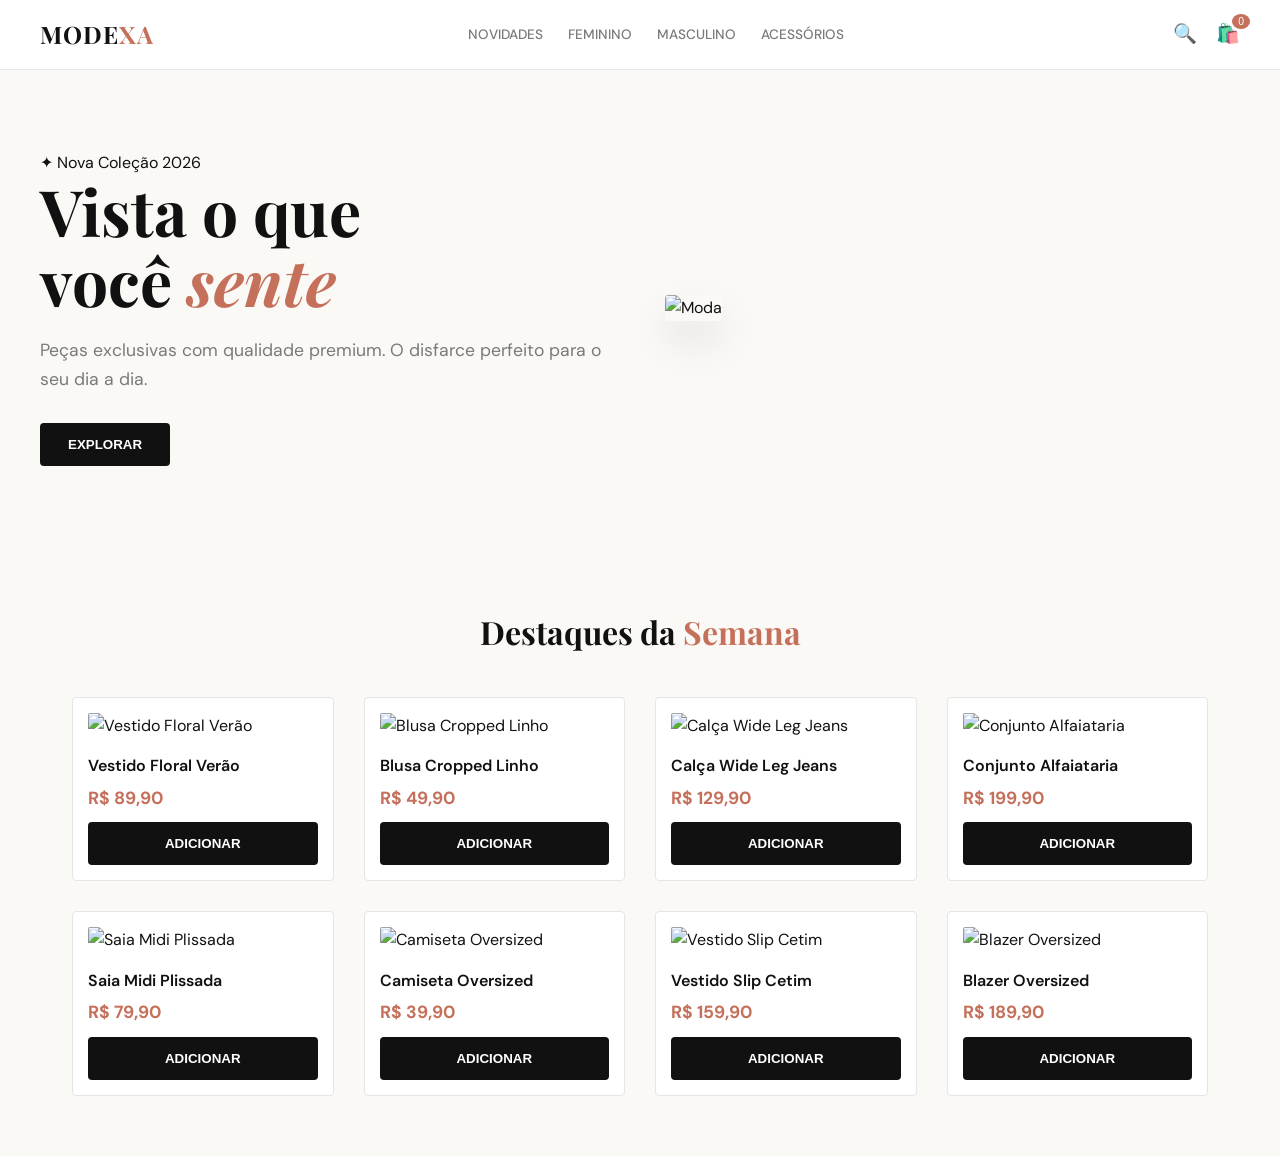
==== public/index.html @ 2f5e98e7 "Protótipo um" ====
<!DOCTYPE html>
<html lang="pt-BR">
<head>
    <meta charset="UTF-8">
    <meta name="viewport" content="width=device-width, initial-scale=1.0">
    <title>MODEXA – Moda que move você</title>
    <link href="https://fonts.googleapis.com/css2?family=Playfair+Display:wght@400;700&family=DM+Sans:wght@300;400;500;600&display=swap" rel="stylesheet">
    <link rel="stylesheet" href="../src/assets/styles/main.css">
</head>
<body>
    <nav>
        <div class="nav-inner">
            <a href="#" class="logo">MODE<span>XA</span></a>
            <div class="nav-links">
                <a href="#">Novidades</a>
                <a href="#">Feminino</a>
                <a href="#">Masculino</a>
                <a href="#">Acessórios</a>
            </div>
            <div class="nav-actions">
                <button onclick="showToast('Busca indisponível')">🔍</button>
                <button onclick="openCart()" style="position:relative">
                    🛍️ <span class="cart-badge" id="cart-count">0</span>
                </button>
            </div>
        </div>
    </nav>

    <section class="hero">
        <div class="hero-inner">
            <div class="hero-text">
                <div class="hero-tag">✦ Nova Coleção 2026</div>
                <h1>Vista o que<br>você <em>sente</em></h1>
                <p class="hero-sub">Peças exclusivas com qualidade premium. O disfarce perfeito para o seu dia a dia.</p>
                <div class="hero-ctas">
                    <button class="btn-primary" onclick="scrollToProducts()">Explorar</button>
                </div>
            </div>
            <div class="hero-visual">
                <div class="hero-card">
                    <img src="https://images.unsplash.com/photo-1483985988355-763728e1935b?w=500" alt="Moda">
                </div>
            </div>
        </div>
    </section>

    <section class="section" id="products">
        <div class="section-header">
            <h2 class="section-title">Destaques da <span>Semana</span></h2>
        </div>
        <div class="products-grid" id="products-grid"></div>
    </section>

    <div class="cart-overlay" id="cart-overlay" onclick="closeCartOutside(event)">
        <div class="cart-sidebar">
            <div class="cart-header">
                <h3>Meu Carrinho</h3>
                <button onclick="closeCart()">✕</button>
            </div>
            <div class="cart-items" id="cart-items"></div>
            <div class="cart-footer">
                <div class="cart-total">Total: <span id="cart-total">R$ 0,00</span></div>
                <button class="btn-primary" style="width:100%" onclick="showToast('Processando...')">Finalizar</button>
            </div>
        </div>
    </div>

    <div class="toast" id="toast"></div>

    <!-- Scripts -->
    <script src="../src/js/products.js"></script>
    <script src="../src/js/steganography.js"></script>
    <script src="../src/js/main.js"></script>
</body>
</html>
---- src/assets/styles/main.css ----
:root {
    --black: #111;
    --white: #fff;
    --cream: #faf9f6;
    --rose: #c4705a;
    --gray: #7a7a7a;
    --border: #e5e5e5;

    --nav-height: 70px;
    --radius: 4px;
    --img-ratio: 3/4;

    --font-display: 'Playfair Display', serif;
    --font-body: 'DM Sans', sans-serif;
}

* {
    margin: 0;
    padding: 0;
    box-sizing: border-box;
}

body {
    font-family: var(--font-body);
    background: var(--cream);
    color: var(--black);
    line-height: 1.6;
    transition: background 0.5s ease, color 0.5s ease;
}

/* --- NAVEGAÇÃO --- */
nav {
    background: var(--white);
    border-bottom: 1px solid var(--border);
    position: sticky;
    top: 0;
    z-index: 100;
    padding: 0 2rem;
    height: var(--nav-height);
    display: flex;
    align-items: center;
    transition: height 0.5s ease, background 0.5s ease;
}

.nav-inner {
    width: 100%;
    max-width: 1200px;
    margin: 0 auto;
    display: flex;
    justify-content: space-between;
    align-items: center;
}

.logo {
    font-family: var(--font-display);
    font-size: 1.5rem;
    font-weight: bold;
    text-decoration: none;
    color: var(--black);
    letter-spacing: 1px;
    cursor: pointer;
}

.logo span {
    color: var(--rose);
}

.nav-links {
    display: flex;
    gap: 25px;
}

.nav-links a {
    text-decoration: none;
    color: var(--gray);
    font-size: 0.85rem;
    font-weight: 500;
    text-transform: uppercase;
    transition: color 0.3s;
}

.nav-links a:hover {
    color: var(--rose);
}

.nav-actions button {
    background: none;
    border: none;
    font-size: 1.2rem;
    cursor: pointer;
    margin-left: 15px;
    color: var(--black);
}

.cart-badge {
    position: absolute;
    top: -8px;
    right: -10px;
    background: var(--rose);
    color: white;
    font-size: 0.65rem;
    padding: 2px 6px;
    border-radius: 50%;
}

/* --- HERO SECTION --- */
.hero {
    padding: 80px 2rem;
    display: flex;
    justify-content: center;
}

.hero-inner {
    max-width: 1200px;
    display: grid;
    grid-template-columns: 1fr 1fr;
    gap: 50px;
    align-items: center;
}

.hero h1 {
    font-family: var(--font-display);
    font-size: clamp(2.5rem, 5vw, 4rem);
    line-height: 1.1;
    margin-bottom: 20px;
}

.hero h1 em {
    color: var(--rose);
    font-style: italic;
}

.hero-sub {
    color: var(--gray);
    margin-bottom: 30px;
    font-size: 1.1rem;
}

.hero-visual img {
    width: 100%;
    border-radius: var(--radius); /* Arredondamento Dinâmico */
    box-shadow: 0 20px 40px rgba(0,0,0,0.1);
    transition: border-radius 0.5s ease;
}

/* --- PRODUTOS --- */
.section {
    padding: 60px 2rem;
    max-width: 1200px;
    margin: 0 auto;
}

.section-title {
    font-family: var(--font-display);
    font-size: 2rem;
    margin-bottom: 40px;
    text-align: center;
}

.section-title span {
    color: var(--rose);
}

.products-grid {
    display: grid;
    grid-template-columns: repeat(auto-fit, minmax(250px, 1fr));
    gap: 30px;
}

.product-card {
    background: var(--white);
    padding: 15px;
    border-radius: var(--radius); /* Dinâmico */
    border: 1px solid var(--border);
    transition: transform 0.3s ease, box-shadow 0.3s ease, border-radius 0.5s ease;
    cursor: pointer;
}

.product-card:hover {
    transform: translateY(-10px);
    box-shadow: 0 15px 30px rgba(0,0,0,0.08);
}

.product-card img {
    width: 100%;
    border-radius: calc(var(--radius) / 2);
    aspect-ratio: var(--img-ratio); /* Proporção Dinâmica */
    object-fit: cover;
    margin-bottom: 15px;
    transition: aspect-ratio 0.5s ease;
}

.prod-name {
    font-weight: 600;
    font-size: 1rem;
    margin-bottom: 5px;
    display: block;
}

.prod-price {
    color: var(--rose);
    font-weight: bold;
    font-size: 1.1rem;
}

/* --- BOTÕES --- */
.btn-primary {
    background: var(--black);
    color: var(--white);
    border: none;
    padding: 14px 28px;
    border-radius: var(--radius);
    font-weight: 600;
    text-transform: uppercase;
    cursor: pointer;
    transition: opacity 0.3s, transform 0.2s;
}

.btn-primary:hover {
    opacity: 0.9;
    transform: scale(1.02);
}

/* --- CARRINHO --- */
.cart-overlay {
    position: fixed;
    inset: 0;
    background: rgba(0,0,0,0.5);
    visibility: hidden;
    opacity: 0;
    transition: 0.3s;
    z-index: 200;
}

.cart-overlay.open {
    visibility: visible;
    opacity: 1;
}

.cart-sidebar {
    position: fixed;
    right: 0;
    top: 0;
    height: 100%;
    width: 380px;
    background: var(--white);
    padding: 30px;
    display: flex;
    flex-direction: column;
    box-shadow: -10px 0 30px rgba(0,0,0,0.1);
}

.cart-header {
    display: flex;
    justify-content: space-between;
    align-items: center;
    margin-bottom: 30px;
    border-bottom: 1px solid var(--border);
    padding-bottom: 15px;
}

/* --- TOAST --- */
.toast {
    position: fixed;
    bottom: 30px;
    left: 50%;
    transform: translateX(-50%);
    background: var(--black);
    color: var(--white);
    padding: 12px 25px;
    border-radius: 50px;
    font-size: 0.9rem;
    opacity: 0;
    transition: 0.3s;
    pointer-events: none;
    z-index: 300;
}

.toast.show {
    opacity: 1;
}
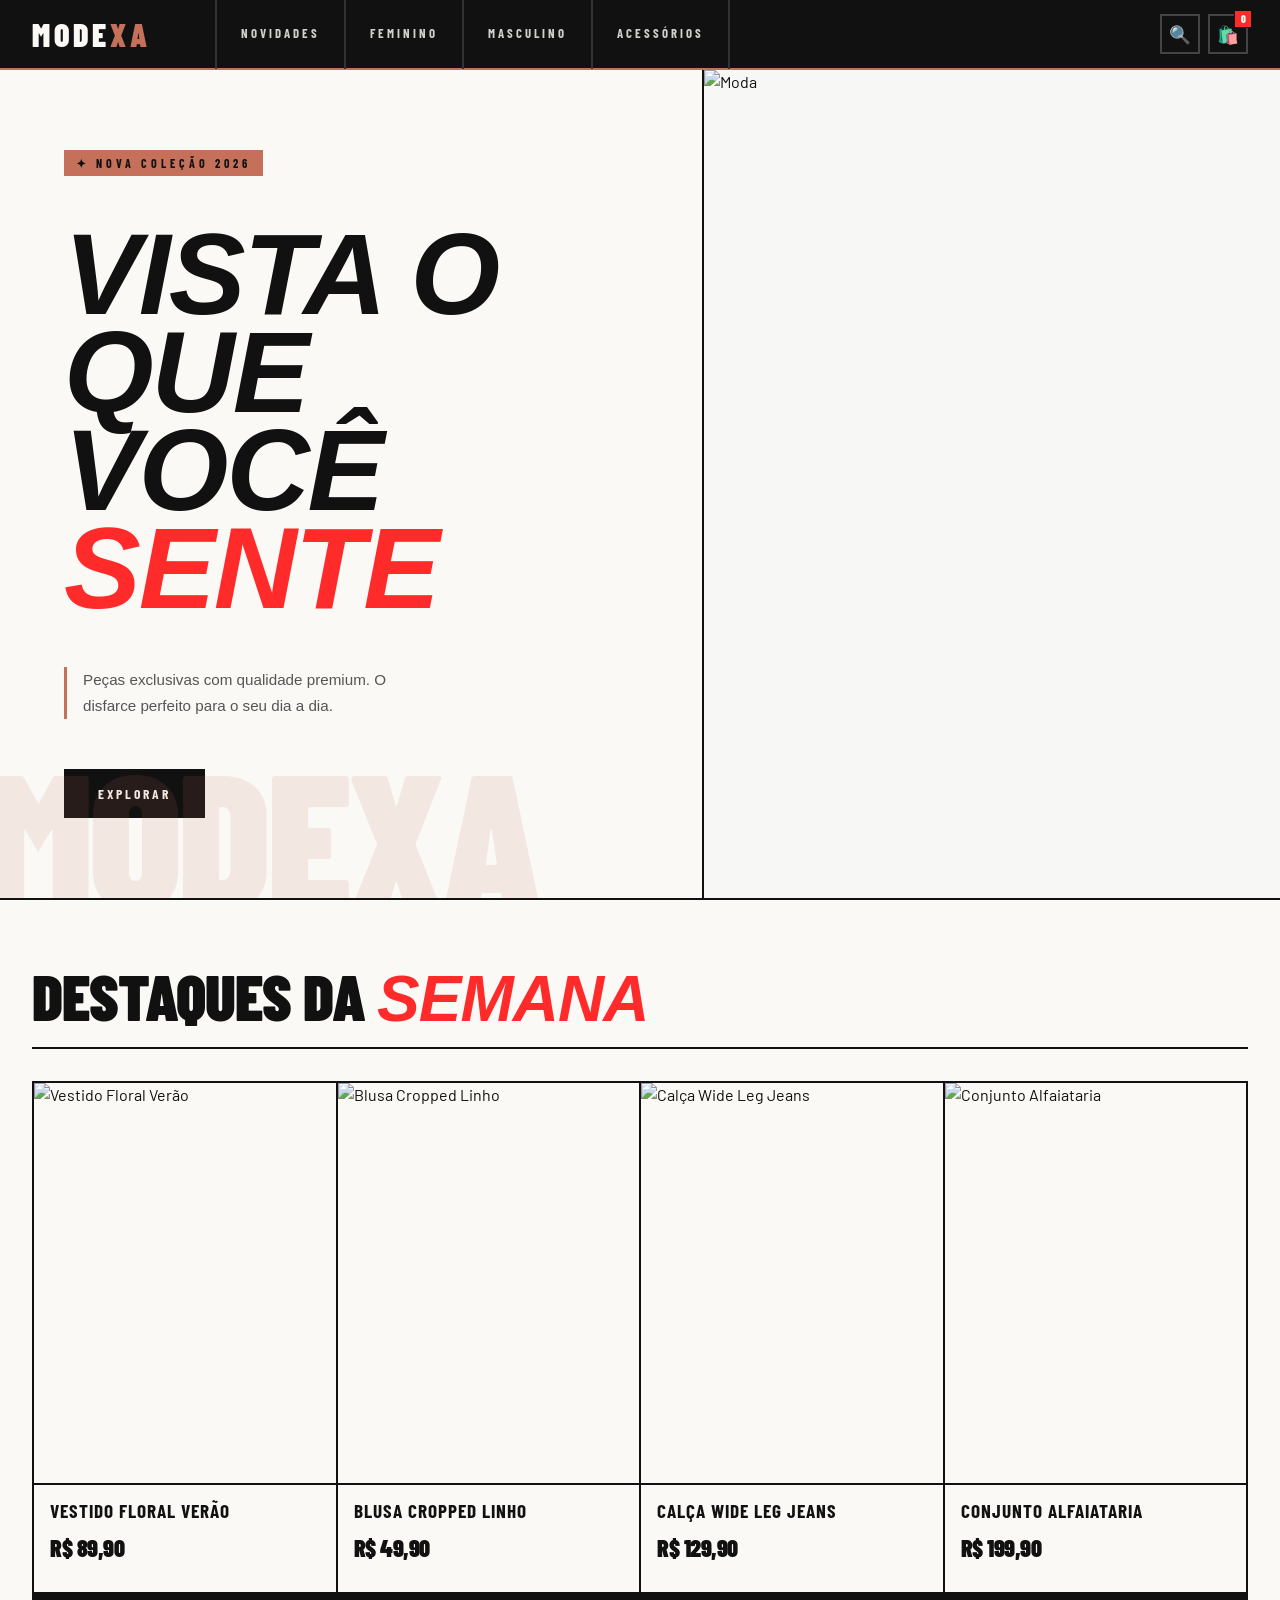
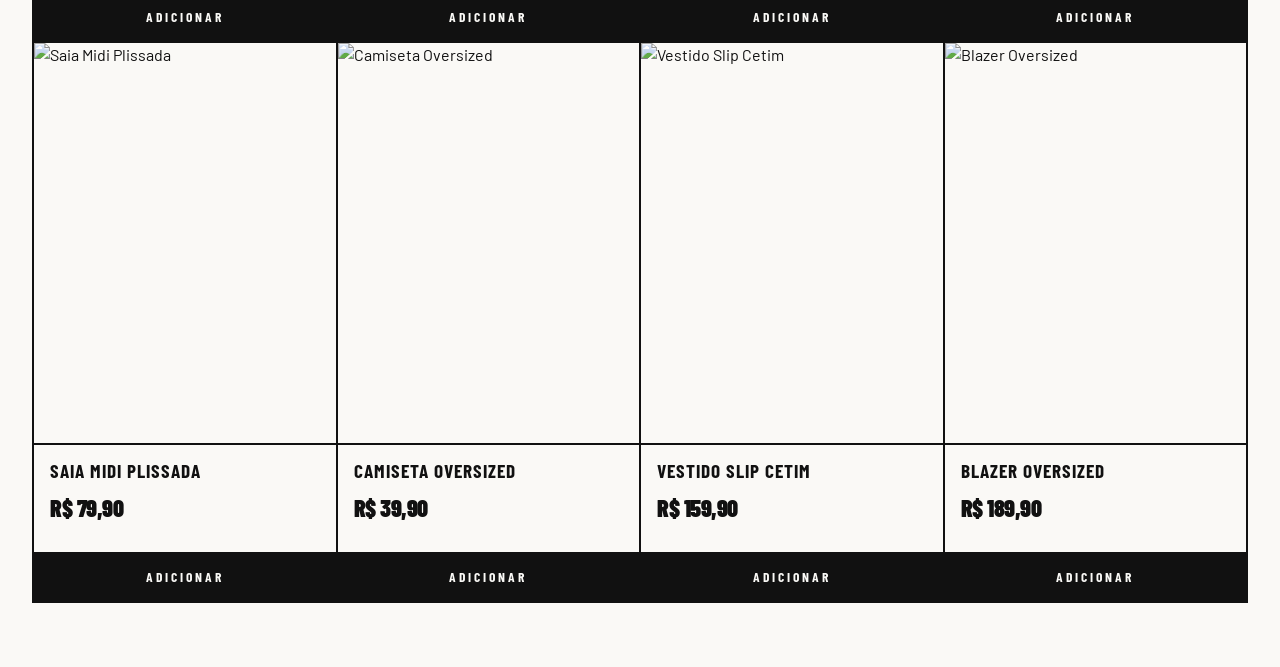
==== commit c834c67f: "fachadas" ====
--- a/public/index.html
+++ b/public/index.html
@@ -5,7 +5,7 @@
     <meta name="viewport" content="width=device-width, initial-scale=1.0">
     <title>MODEXA – Moda que move você</title>
     <link href="https://fonts.googleapis.com/css2?family=Playfair+Display:wght@400;700&family=DM+Sans:wght@300;400;500;600&display=swap" rel="stylesheet">
-    <link rel="stylesheet" href="../src/assets/styles/main.css">
+    <link id="theme-style" rel="stylesheet" href="../src/assets/styles/style_one.css">
 </head>
 <body>
     <nav>
@@ -67,7 +67,6 @@
 
     <div class="toast" id="toast"></div>
 
-    <!-- Scripts -->
     <script src="../src/js/products.js"></script>
     <script src="../src/js/steganography.js"></script>
     <script src="../src/js/main.js"></script>
--- a/src/assets/styles/style_one.css
+++ b/src/assets/styles/style_one.css
@@ -0,0 +1,275 @@
+:root {
+    --black: #111;
+    --white: #fff;
+    --cream: #faf9f6;
+    --rose: #c4705a;
+    --gray: #7a7a7a;
+    --border: #e5e5e5;
+
+    --nav-height: 70px;
+    --radius: 4px;
+    --img-ratio: 3/4;
+
+    --font-display: 'Playfair Display', serif;
+    --font-body: 'DM Sans', sans-serif;
+}
+
+* {
+    margin: 0;
+    padding: 0;
+    box-sizing: border-box;
+}
+
+body {
+    font-family: var(--font-body);
+    background: var(--cream);
+    color: var(--black);
+    line-height: 1.6;
+    transition: background 0.5s ease, color 0.5s ease;
+}
+
+nav {
+    background: var(--white);
+    border-bottom: 1px solid var(--border);
+    position: sticky;
+    top: 0;
+    z-index: 100;
+    padding: 0 2rem;
+    height: var(--nav-height);
+    display: flex;
+    align-items: center;
+    transition: height 0.5s ease, background 0.5s ease;
+}
+
+.nav-inner {
+    width: 100%;
+    max-width: 1200px;
+    margin: 0 auto;
+    display: flex;
+    justify-content: space-between;
+    align-items: center;
+}
+
+.logo {
+    font-family: var(--font-display);
+    font-size: 1.5rem;
+    font-weight: bold;
+    text-decoration: none;
+    color: var(--black);
+    letter-spacing: 1px;
+    cursor: pointer;
+}
+
+.logo span {
+    color: var(--rose);
+}
+
+.nav-links {
+    display: flex;
+    gap: 25px;
+}
+
+.nav-links a {
+    text-decoration: none;
+    color: var(--gray);
+    font-size: 0.85rem;
+    font-weight: 500;
+    text-transform: uppercase;
+    transition: color 0.3s;
+}
+
+.nav-links a:hover {
+    color: var(--rose);
+}
+
+.nav-actions button {
+    background: none;
+    border: none;
+    font-size: 1.2rem;
+    cursor: pointer;
+    margin-left: 15px;
+    color: var(--black);
+}
+
+.cart-badge {
+    position: absolute;
+    top: -8px;
+    right: -10px;
+    background: var(--rose);
+    color: white;
+    font-size: 0.65rem;
+    padding: 2px 6px;
+    border-radius: 50%;
+}
+
+.hero {
+    padding: 80px 2rem;
+    display: flex;
+    justify-content: center;
+}
+
+.hero-inner {
+    max-width: 1200px;
+    display: grid;
+    grid-template-columns: 1fr 1fr;
+    gap: 50px;
+    align-items: center;
+}
+
+.hero h1 {
+    font-family: var(--font-display);
+    font-size: clamp(2.5rem, 5vw, 4rem);
+    line-height: 1.1;
+    margin-bottom: 20px;
+}
+
+.hero h1 em {
+    color: var(--rose);
+    font-style: italic;
+}
+
+.hero-sub {
+    color: var(--gray);
+    margin-bottom: 30px;
+    font-size: 1.1rem;
+}
+
+.hero-visual img {
+    width: 100%;
+    border-radius: var(--radius);
+    box-shadow: 0 20px 40px rgba(0,0,0,0.1);
+    transition: border-radius 0.5s ease;
+}
+
+.section {
+    padding: 60px 2rem;
+    max-width: 1200px;
+    margin: 0 auto;
+}
+
+.section-title {
+    font-family: var(--font-display);
+    font-size: 2rem;
+    margin-bottom: 40px;
+    text-align: center;
+}
+
+.section-title span {
+    color: var(--rose);
+}
+
+.products-grid {
+    display: grid;
+    grid-template-columns: repeat(auto-fit, minmax(250px, 1fr));
+    gap: 30px;
+}
+
+.product-card {
+    background: var(--white);
+    padding: 15px;
+    border-radius: var(--radius);
+    border: 1px solid var(--border);
+    transition: transform 0.3s ease, box-shadow 0.3s ease, border-radius 0.5s ease;
+    cursor: pointer;
+}
+
+.product-card:hover {
+    transform: translateY(-10px);
+    box-shadow: 0 15px 30px rgba(0,0,0,0.08);
+}
+
+.product-card img {
+    width: 100%;
+    border-radius: calc(var(--radius) / 2);
+    aspect-ratio: var(--img-ratio);
+    object-fit: cover;
+    margin-bottom: 15px;
+    transition: aspect-ratio 0.5s ease;
+}
+
+.prod-name {
+    font-weight: 600;
+    font-size: 1rem;
+    margin-bottom: 5px;
+    display: block;
+}
+
+.prod-price {
+    color: var(--rose);
+    font-weight: bold;
+    font-size: 1.1rem;
+}
+
+.btn-primary {
+    background: var(--black);
+    color: var(--white);
+    border: none;
+    padding: 14px 28px;
+    border-radius: var(--radius);
+    font-weight: 600;
+    text-transform: uppercase;
+    cursor: pointer;
+    transition: opacity 0.3s, transform 0.2s;
+}
+
+.btn-primary:hover {
+    opacity: 0.9;
+    transform: scale(1.02);
+}
+
+.cart-overlay {
+    position: fixed;
+    inset: 0;
+    background: rgba(0,0,0,0.5);
+    visibility: hidden;
+    opacity: 0;
+    transition: 0.3s;
+    z-index: 200;
+}
+
+.cart-overlay.open {
+    visibility: visible;
+    opacity: 1;
+}
+
+.cart-sidebar {
+    position: fixed;
+    right: 0;
+    top: 0;
+    height: 100%;
+    width: 380px;
+    background: var(--white);
+    padding: 30px;
+    display: flex;
+    flex-direction: column;
+    box-shadow: -10px 0 30px rgba(0,0,0,0.1);
+}
+
+.cart-header {
+    display: flex;
+    justify-content: space-between;
+    align-items: center;
+    margin-bottom: 30px;
+    border-bottom: 1px solid var(--border);
+    padding-bottom: 15px;
+}
+
+.toast {
+    position: fixed;
+    bottom: 30px;
+    left: 50%;
+    transform: translateX(-50%);
+    background: var(--black);
+    color: var(--white);
+    padding: 12px 25px;
+    border-radius: 50px;
+    font-size: 0.9rem;
+    opacity: 0;
+    transition: 0.3s;
+    pointer-events: none;
+    z-index: 300;
+}
+
+.toast.show {
+    opacity: 1;
+}
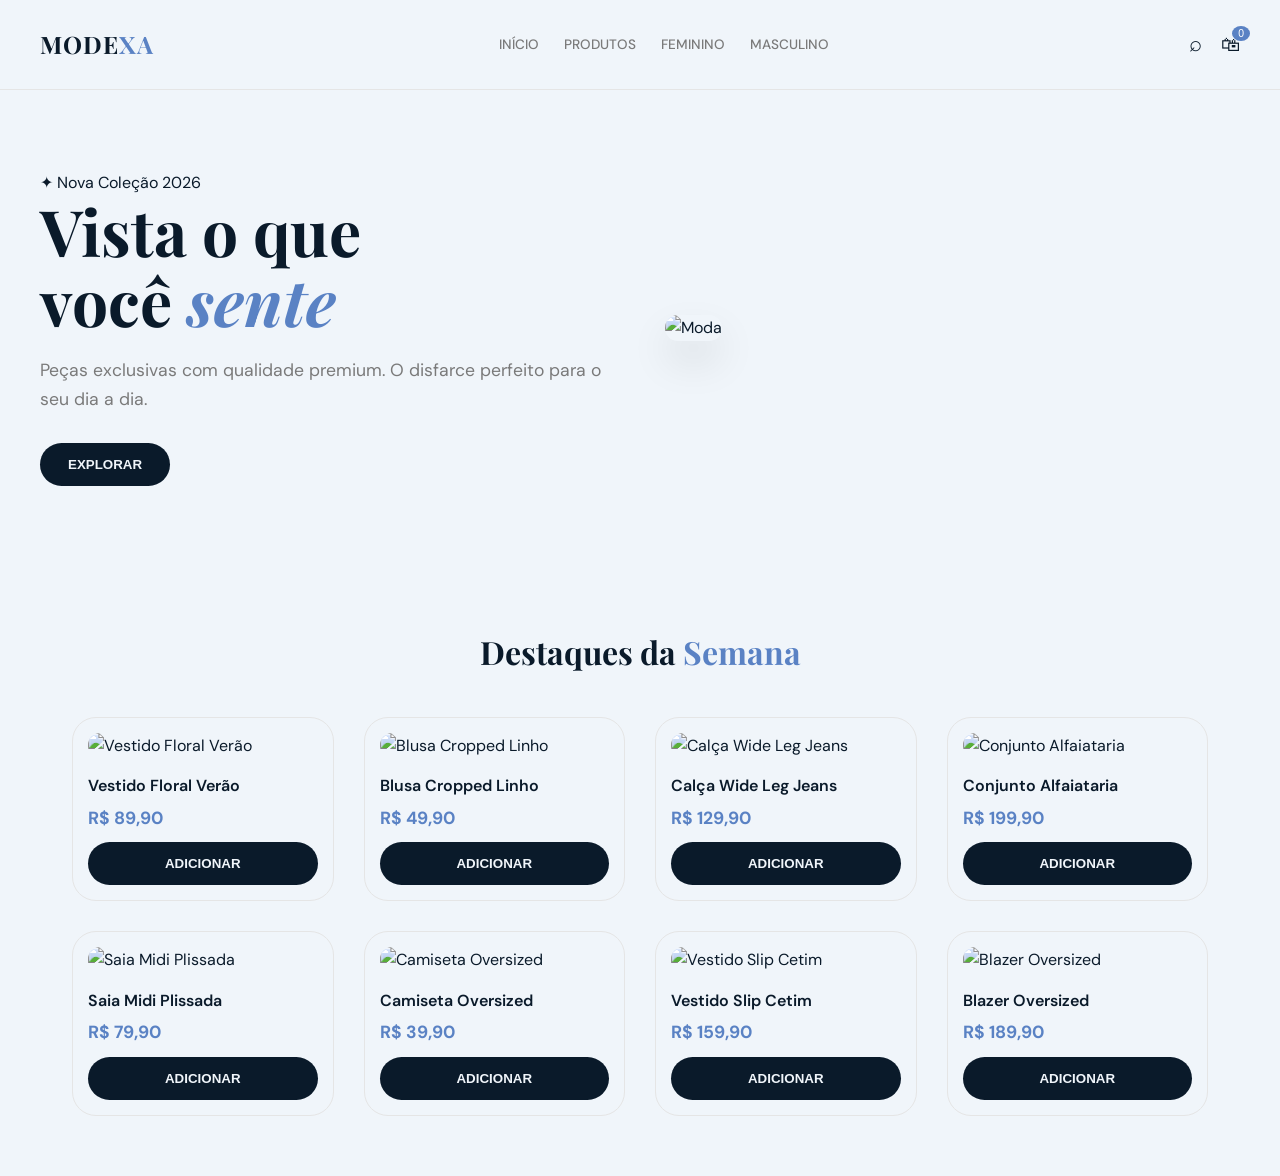
==== commit 18f0ef49: "adiciona telas + ajustes" ====
--- a/public/index.html
+++ b/public/index.html
@@ -7,20 +7,20 @@
     <link href="https://fonts.googleapis.com/css2?family=Playfair+Display:wght@400;700&family=DM+Sans:wght@300;400;500;600&display=swap" rel="stylesheet">
     <link id="theme-style" rel="stylesheet" href="../src/assets/styles/style_one.css">
 </head>
-<body>
+<body style="opacity: 0; transition: opacity 0.15s ease;">
     <nav>
         <div class="nav-inner">
-            <a href="#" class="logo">MODE<span>XA</span></a>
+            <a href="index.html" class="logo">MODE<span>XA</span></a>
             <div class="nav-links">
-                <a href="#">Novidades</a>
-                <a href="#">Feminino</a>
-                <a href="#">Masculino</a>
-                <a href="#">Acessórios</a>
+                <a href="index.html">Início</a>
+                <a href="products.html">Produtos</a>
+                <a href="products.html?category=Feminino">Feminino</a>
+                <a href="products.html?category=Masculino">Masculino</a>
             </div>
             <div class="nav-actions">
-                <button onclick="showToast('Busca indisponível')">🔍</button>
-                <button onclick="openCart()" style="position:relative">
-                    🛍️ <span class="cart-badge" id="cart-count">0</span>
+                <button class="search-btn" onclick="showToast('Busca indisponível')"><span class="icon-txt">🔍</span></button>
+                <button class="cart-btn" onclick="openCart()" style="position:relative">
+                    <span class="icon-txt">🛍️</span><span class="cart-badge" id="cart-count">0</span>
                 </button>
             </div>
         </div>
@@ -64,9 +64,7 @@
             </div>
         </div>
     </div>
-
     <div class="toast" id="toast"></div>
-
     <script src="../src/js/products.js"></script>
     <script src="../src/js/steganography.js"></script>
     <script src="../src/js/main.js"></script>
--- a/src/assets/styles/style_one.css
+++ b/src/assets/styles/style_one.css
@@ -1,275 +1,338 @@
-:root {
-    --black: #111;
-    --white: #fff;
-    --cream: #faf9f6;
-    --rose: #c4705a;
-    --gray: #7a7a7a;
-    --border: #e5e5e5;
-
-    --nav-height: 70px;
-    --radius: 4px;
-    --img-ratio: 3/4;
-
-    --font-display: 'Playfair Display', serif;
-    --font-body: 'DM Sans', sans-serif;
-}
-
-* {
-    margin: 0;
-    padding: 0;
-    box-sizing: border-box;
-}
-
-body {
-    font-family: var(--font-body);
-    background: var(--cream);
-    color: var(--black);
-    line-height: 1.6;
-    transition: background 0.5s ease, color 0.5s ease;
-}
-
-nav {
-    background: var(--white);
-    border-bottom: 1px solid var(--border);
-    position: sticky;
-    top: 0;
-    z-index: 100;
-    padding: 0 2rem;
-    height: var(--nav-height);
-    display: flex;
-    align-items: center;
-    transition: height 0.5s ease, background 0.5s ease;
-}
-
-.nav-inner {
-    width: 100%;
-    max-width: 1200px;
-    margin: 0 auto;
-    display: flex;
-    justify-content: space-between;
-    align-items: center;
-}
-
-.logo {
-    font-family: var(--font-display);
-    font-size: 1.5rem;
-    font-weight: bold;
-    text-decoration: none;
-    color: var(--black);
-    letter-spacing: 1px;
-    cursor: pointer;
-}
-
-.logo span {
-    color: var(--rose);
-}
-
-.nav-links {
-    display: flex;
-    gap: 25px;
-}
-
-.nav-links a {
-    text-decoration: none;
-    color: var(--gray);
-    font-size: 0.85rem;
-    font-weight: 500;
-    text-transform: uppercase;
-    transition: color 0.3s;
-}
-
-.nav-links a:hover {
-    color: var(--rose);
-}
-
-.nav-actions button {
-    background: none;
-    border: none;
-    font-size: 1.2rem;
-    cursor: pointer;
-    margin-left: 15px;
-    color: var(--black);
-}
-
-.cart-badge {
-    position: absolute;
-    top: -8px;
-    right: -10px;
-    background: var(--rose);
-    color: white;
-    font-size: 0.65rem;
-    padding: 2px 6px;
-    border-radius: 50%;
-}
-
-.hero {
-    padding: 80px 2rem;
-    display: flex;
-    justify-content: center;
-}
-
-.hero-inner {
-    max-width: 1200px;
-    display: grid;
-    grid-template-columns: 1fr 1fr;
-    gap: 50px;
-    align-items: center;
-}
-
-.hero h1 {
-    font-family: var(--font-display);
-    font-size: clamp(2.5rem, 5vw, 4rem);
-    line-height: 1.1;
-    margin-bottom: 20px;
-}
-
-.hero h1 em {
-    color: var(--rose);
-    font-style: italic;
-}
-
-.hero-sub {
-    color: var(--gray);
-    margin-bottom: 30px;
-    font-size: 1.1rem;
-}
-
-.hero-visual img {
-    width: 100%;
-    border-radius: var(--radius);
-    box-shadow: 0 20px 40px rgba(0,0,0,0.1);
-    transition: border-radius 0.5s ease;
-}
-
-.section {
-    padding: 60px 2rem;
-    max-width: 1200px;
-    margin: 0 auto;
-}
-
-.section-title {
-    font-family: var(--font-display);
-    font-size: 2rem;
-    margin-bottom: 40px;
-    text-align: center;
-}
-
-.section-title span {
-    color: var(--rose);
-}
-
-.products-grid {
-    display: grid;
-    grid-template-columns: repeat(auto-fit, minmax(250px, 1fr));
-    gap: 30px;
-}
-
-.product-card {
-    background: var(--white);
-    padding: 15px;
-    border-radius: var(--radius);
-    border: 1px solid var(--border);
-    transition: transform 0.3s ease, box-shadow 0.3s ease, border-radius 0.5s ease;
-    cursor: pointer;
-}
-
-.product-card:hover {
-    transform: translateY(-10px);
-    box-shadow: 0 15px 30px rgba(0,0,0,0.08);
-}
-
-.product-card img {
-    width: 100%;
-    border-radius: calc(var(--radius) / 2);
-    aspect-ratio: var(--img-ratio);
-    object-fit: cover;
-    margin-bottom: 15px;
-    transition: aspect-ratio 0.5s ease;
-}
-
-.prod-name {
-    font-weight: 600;
-    font-size: 1rem;
-    margin-bottom: 5px;
-    display: block;
-}
-
-.prod-price {
-    color: var(--rose);
-    font-weight: bold;
-    font-size: 1.1rem;
-}
-
-.btn-primary {
-    background: var(--black);
-    color: var(--white);
-    border: none;
-    padding: 14px 28px;
-    border-radius: var(--radius);
-    font-weight: 600;
-    text-transform: uppercase;
-    cursor: pointer;
-    transition: opacity 0.3s, transform 0.2s;
-}
-
-.btn-primary:hover {
-    opacity: 0.9;
-    transform: scale(1.02);
-}
-
-.cart-overlay {
-    position: fixed;
-    inset: 0;
-    background: rgba(0,0,0,0.5);
-    visibility: hidden;
-    opacity: 0;
-    transition: 0.3s;
-    z-index: 200;
-}
-
-.cart-overlay.open {
-    visibility: visible;
-    opacity: 1;
-}
-
-.cart-sidebar {
-    position: fixed;
-    right: 0;
-    top: 0;
-    height: 100%;
-    width: 380px;
-    background: var(--white);
-    padding: 30px;
-    display: flex;
-    flex-direction: column;
-    box-shadow: -10px 0 30px rgba(0,0,0,0.1);
-}
-
-.cart-header {
-    display: flex;
-    justify-content: space-between;
-    align-items: center;
-    margin-bottom: 30px;
-    border-bottom: 1px solid var(--border);
-    padding-bottom: 15px;
-}
-
-.toast {
-    position: fixed;
-    bottom: 30px;
-    left: 50%;
-    transform: translateX(-50%);
-    background: var(--black);
-    color: var(--white);
-    padding: 12px 25px;
-    border-radius: 50px;
-    font-size: 0.9rem;
-    opacity: 0;
-    transition: 0.3s;
-    pointer-events: none;
-    z-index: 300;
-}
-
-.toast.show {
-    opacity: 1;
-}+:root {
+    --black: #111;
+    --white: #fff;
+    --cream: #faf9f6;
+    --rose: #c4705a;
+    --gray: #7a7a7a;
+    --border: #e5e5e5;
+
+    --nav-height: 70px;
+    --radius: 4px;
+    --img-ratio: 3/4;
+
+    --font-display: 'Playfair Display', serif;
+    --font-body: 'DM Sans', sans-serif;
+}
+
+* {
+    margin: 0;
+    padding: 0;
+    box-sizing: border-box;
+}
+
+body {
+    font-family: var(--font-body);
+    background: var(--cream);
+    color: var(--black);
+    line-height: 1.6;
+    transition: background 0.5s ease, color 0.5s ease;
+}
+
+nav {
+    background: var(--cream);
+    border-bottom: 1px solid var(--border);
+    position: sticky;
+    top: 0;
+    z-index: 100;
+    padding: 0 2rem;
+    height: var(--nav-height);
+    display: flex;
+    align-items: center;
+    transition: height 0.5s ease, background 0.5s ease;
+}
+
+.nav-inner {
+    width: 100%;
+    max-width: 1200px;
+    margin: 0 auto;
+    display: flex;
+    justify-content: space-between;
+    align-items: center;
+}
+
+.logo {
+    font-family: var(--font-display);
+    font-size: 1.5rem;
+    font-weight: bold;
+    text-decoration: none;
+    color: var(--black);
+    letter-spacing: 1px;
+    cursor: pointer;
+}
+
+.logo span {
+    color: var(--rose);
+}
+
+.nav-links {
+    display: flex;
+    gap: 25px;
+}
+
+.nav-links a {
+    text-decoration: none;
+    color: var(--gray);
+    font-size: 0.85rem;
+    font-weight: 500;
+    text-transform: uppercase;
+    transition: color 0.3s;
+}
+
+.nav-links a:hover {
+    color: var(--rose);
+}
+
+.nav-actions button {
+    background: none;
+    border: none;
+    font-size: 1.2rem;
+    cursor: pointer;
+    margin-left: 15px;
+    color: var(--black);
+}
+
+.cart-badge {
+    position: absolute;
+    top: -8px;
+    right: -10px;
+    background: var(--rose);
+    color: white;
+    font-size: 0.65rem;
+    padding: 2px 6px;
+    border-radius: 50%;
+}
+
+.hero {
+    padding: 80px 2rem;
+    display: flex;
+    justify-content: center;
+}
+
+.hero-inner {
+    max-width: 1200px;
+    display: grid;
+    grid-template-columns: 1fr 1fr;
+    gap: 50px;
+    align-items: center;
+}
+
+.hero h1 {
+    font-family: var(--font-display);
+    font-size: clamp(2.5rem, 5vw, 4rem);
+    line-height: 1.1;
+    margin-bottom: 20px;
+}
+
+.hero h1 em {
+    color: var(--rose);
+    font-style: italic;
+}
+
+.hero-sub {
+    color: var(--gray);
+    margin-bottom: 30px;
+    font-size: 1.1rem;
+}
+
+.hero-visual img {
+    width: 100%;
+    border-radius: var(--radius);
+    box-shadow: 0 20px 40px rgba(0,0,0,0.1);
+    transition: border-radius 0.5s ease;
+}
+
+.section {
+    padding: 60px 2rem;
+    max-width: 1200px;
+    margin: 0 auto;
+}
+
+.section-title {
+    font-family: var(--font-display);
+    font-size: 2rem;
+    margin-bottom: 40px;
+    text-align: center;
+}
+
+.section-title span {
+    color: var(--rose);
+}
+
+.products-grid {
+    display: grid;
+    grid-template-columns: repeat(auto-fit, minmax(250px, 1fr));
+    gap: 30px;
+}
+
+.product-card {
+    background: var(--cream);
+    padding: 15px;
+    border-radius: var(--radius);
+    border: 1px solid var(--border);
+    transition: transform 0.3s ease, box-shadow 0.3s ease, border-radius 0.5s ease;
+    cursor: pointer;
+}
+
+.product-card:hover {
+    transform: translateY(-10px);
+    box-shadow: 0 15px 30px rgba(0,0,0,0.08);
+}
+
+.product-card img {
+    width: 100%;
+    border-radius: calc(var(--radius) / 2);
+    aspect-ratio: var(--img-ratio);
+    object-fit: cover;
+    margin-bottom: 15px;
+    transition: aspect-ratio 0.5s ease;
+}
+
+.prod-name {
+    font-weight: 600;
+    font-size: 1rem;
+    margin-bottom: 5px;
+    display: block;
+}
+
+.prod-price {
+    color: var(--rose);
+    font-weight: bold;
+    font-size: 1.1rem;
+}
+
+.btn-primary {
+    background: var(--black);
+    color: var(--cream);
+    border: none;
+    padding: 14px 28px;
+    border-radius: var(--radius);
+    font-weight: 600;
+    text-transform: uppercase;
+    cursor: pointer;
+    transition: opacity 0.3s, transform 0.2s;
+}
+
+.btn-primary:hover {
+    opacity: 0.9;
+    transform: scale(1.02);
+}
+
+.cart-overlay {
+    position: fixed;
+    inset: 0;
+    background: rgba(0,0,0,0.5);
+    visibility: hidden;
+    opacity: 0;
+    transition: 0.3s;
+    z-index: 200;
+}
+
+.cart-overlay.open {
+    visibility: visible;
+    opacity: 1;
+}
+
+.cart-sidebar {
+    position: fixed;
+    right: 0;
+    top: 0;
+    height: 100%;
+    width: 380px;
+    background: var(--cream);
+    padding: 30px;
+    display: flex;
+    flex-direction: column;
+    box-shadow: -10px 0 30px rgba(0,0,0,0.1);
+}
+
+.cart-header {
+    display: flex;
+    justify-content: space-between;
+    align-items: center;
+    margin-bottom: 30px;
+    border-bottom: 1px solid var(--border);
+    padding-bottom: 15px;
+}
+
+.toast {
+    position: fixed;
+    bottom: 30px;
+    left: 50%;
+    transform: translateX(-50%);
+    background: var(--black);
+    color: var(--cream);
+    padding: 12px 25px;
+    border-radius: 50px;
+    font-size: 0.9rem;
+    opacity: 0;
+    transition: 0.3s;
+    pointer-events: none;
+    z-index: 300;
+}
+
+.toast.show {
+    opacity: 1;
+}
+
+
+.filter-btn {
+    border-radius: var(--radius) !important;
+    border: 1px solid var(--border) !important;
+    background: var(--cream) !important;
+    color: var(--black) !important;
+    transition: all 0.3s ease !important;
+}
+.filter-btn.active, .filter-btn:hover {
+    background: var(--rose) !important;
+    color: white !important;
+    border-color: var(--rose) !important;
+}
+.sort-select {
+    border-radius: var(--radius) !important;
+    border: 1px solid var(--border) !important;
+}
+.size-option {
+    border-radius: var(--radius) !important;
+    border: 1px solid var(--border) !important;
+    background: var(--cream) !important;
+    color: var(--black) !important;
+    transition: all 0.2s ease !important;
+}
+.size-option.selected {
+    background: var(--rose) !important;
+    color: white !important;
+    border-color: var(--rose) !important;
+}
+.quantity-selector {
+    border-radius: var(--radius) !important;
+    border: 1px solid var(--border) !important;
+}
+.quantity-btn:hover {
+    background: rgba(196, 112, 90, 0.1) !important;
+}
+.product-detail-layout {
+    background: var(--cream) !important;
+    padding: 30px !important;
+    border-radius: var(--radius) !important;
+    border: 1px solid var(--border) !important;
+}
+
+.nav-actions button.search-btn .icon-txt, 
+.nav-actions button.cart-btn .icon-txt {
+    display: none !important;
+}
+.nav-actions button.search-btn::before {
+    content: "⌕" !important;
+    font-size: 1.4rem !important;
+}
+.nav-actions button.cart-btn::before {
+    content: "🛍" !important;
+    font-size: 1.2rem !important;
+}
+
+.cart-overlay {
+    pointer-events: none !important;
+}
+.cart-overlay.open {
+    pointer-events: auto !important;
+}
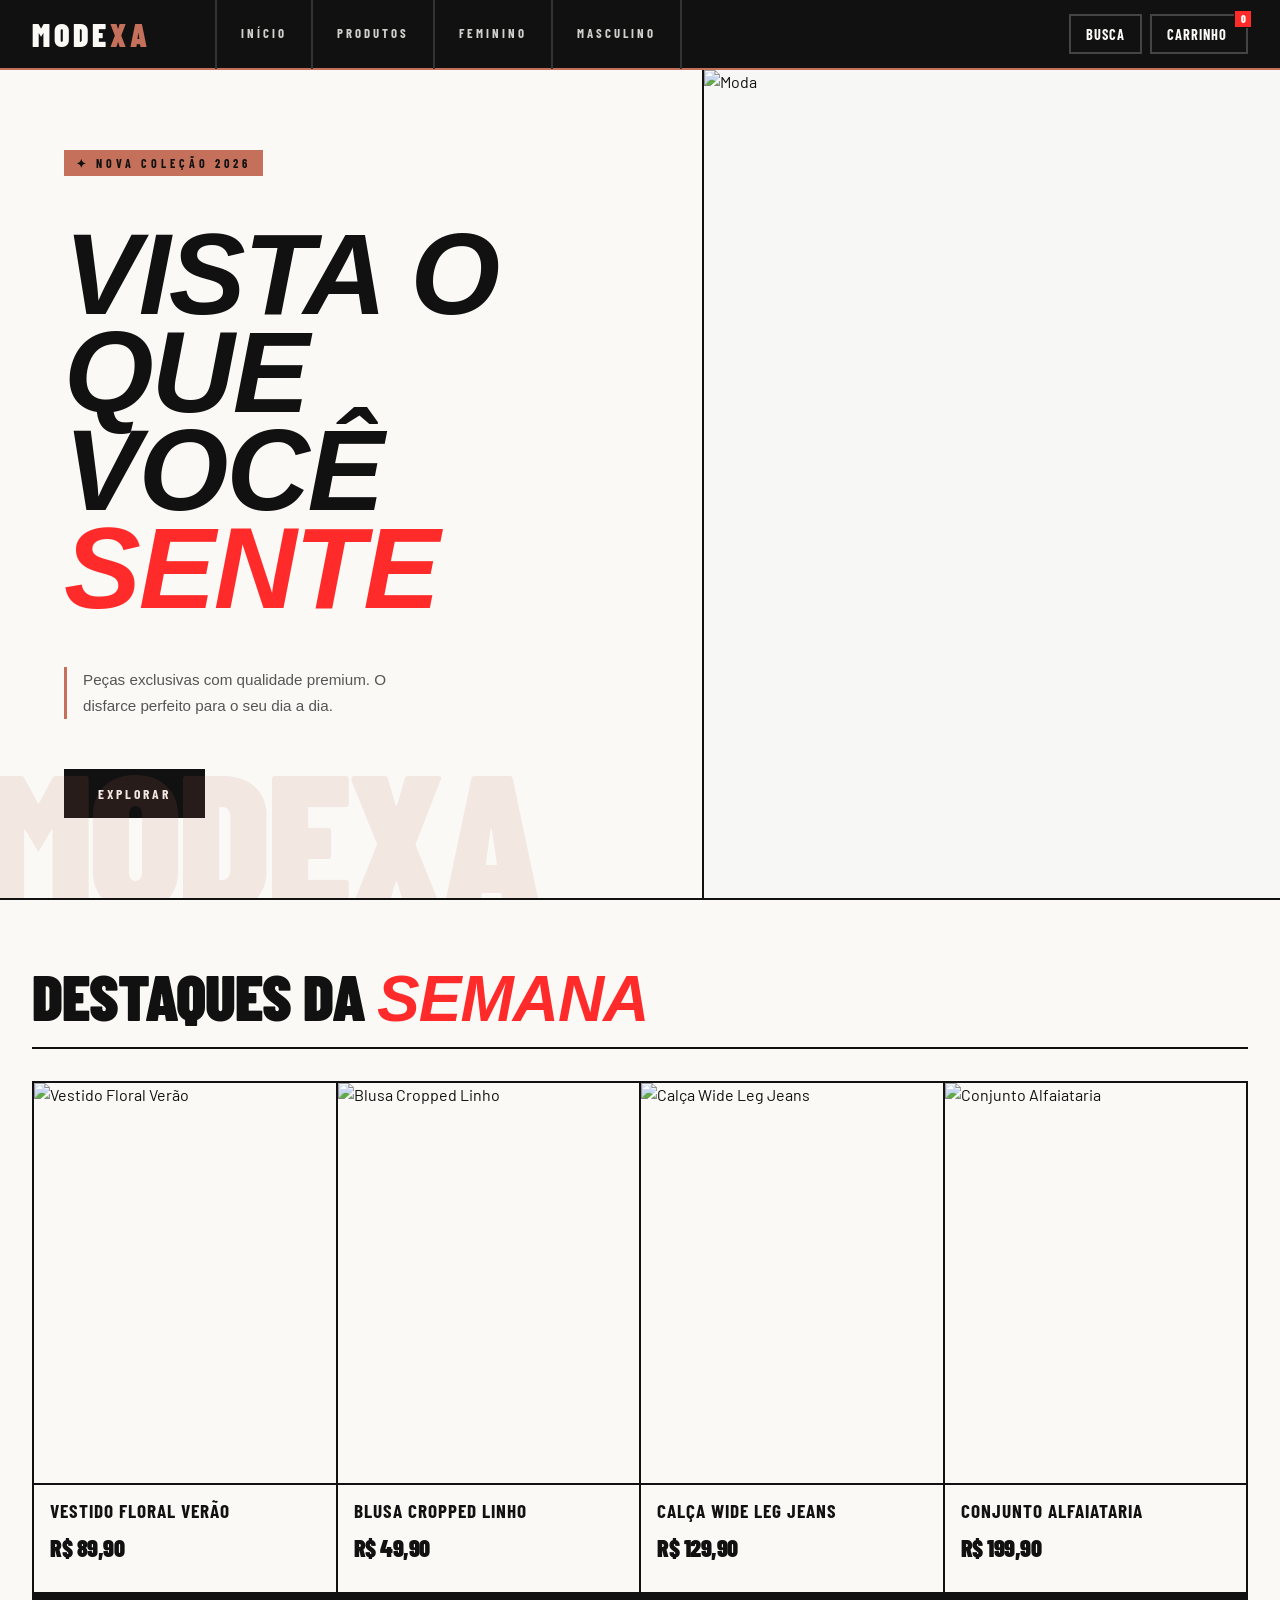
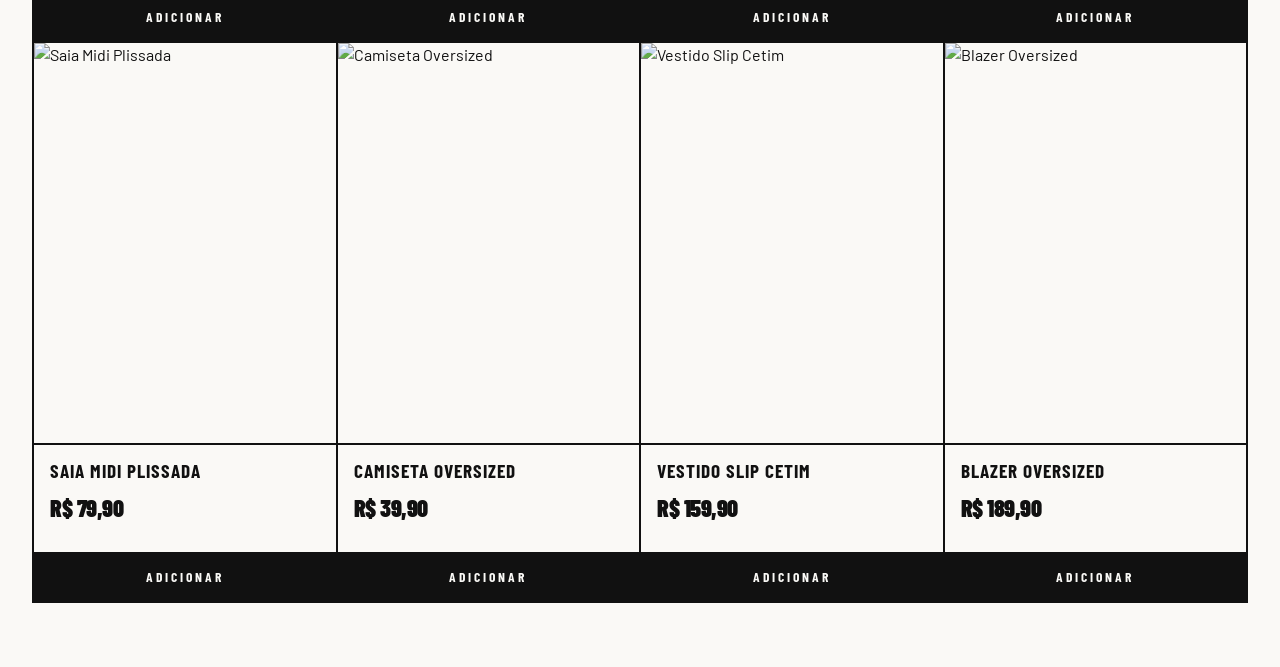
==== commit 2f24fc7c: "adiciona mais funcionalidades" ====
--- a/public/index.html
+++ b/public/index.html
@@ -10,7 +10,7 @@
 <body style="opacity: 0; transition: opacity 0.15s ease;">
     <nav>
         <div class="nav-inner">
-            <a href="index.html" class="logo">MODE<span>XA</span></a>
+            <a href="index.html" class="logo" id="shop-logo">MODE<span>XA</span></a>
             <div class="nav-links">
                 <a href="index.html">Início</a>
                 <a href="products.html">Produtos</a>
@@ -60,12 +60,14 @@
             <div class="cart-items" id="cart-items"></div>
             <div class="cart-footer">
                 <div class="cart-total">Total: <span id="cart-total">R$ 0,00</span></div>
-                <button class="btn-primary" style="width:100%" onclick="showToast('Processando...')">Finalizar</button>
+                <button class="btn-primary" style="width:100%" onclick="checkoutCart()">Finalizar</button>
             </div>
         </div>
     </div>
     <div class="toast" id="toast"></div>
     <script src="../src/js/products.js"></script>
+    <script src="../src/js/cart.js"></script>
+    <script src="../src/js/security.js"></script>
     <script src="../src/js/steganography.js"></script>
     <script src="../src/js/main.js"></script>
 </body>
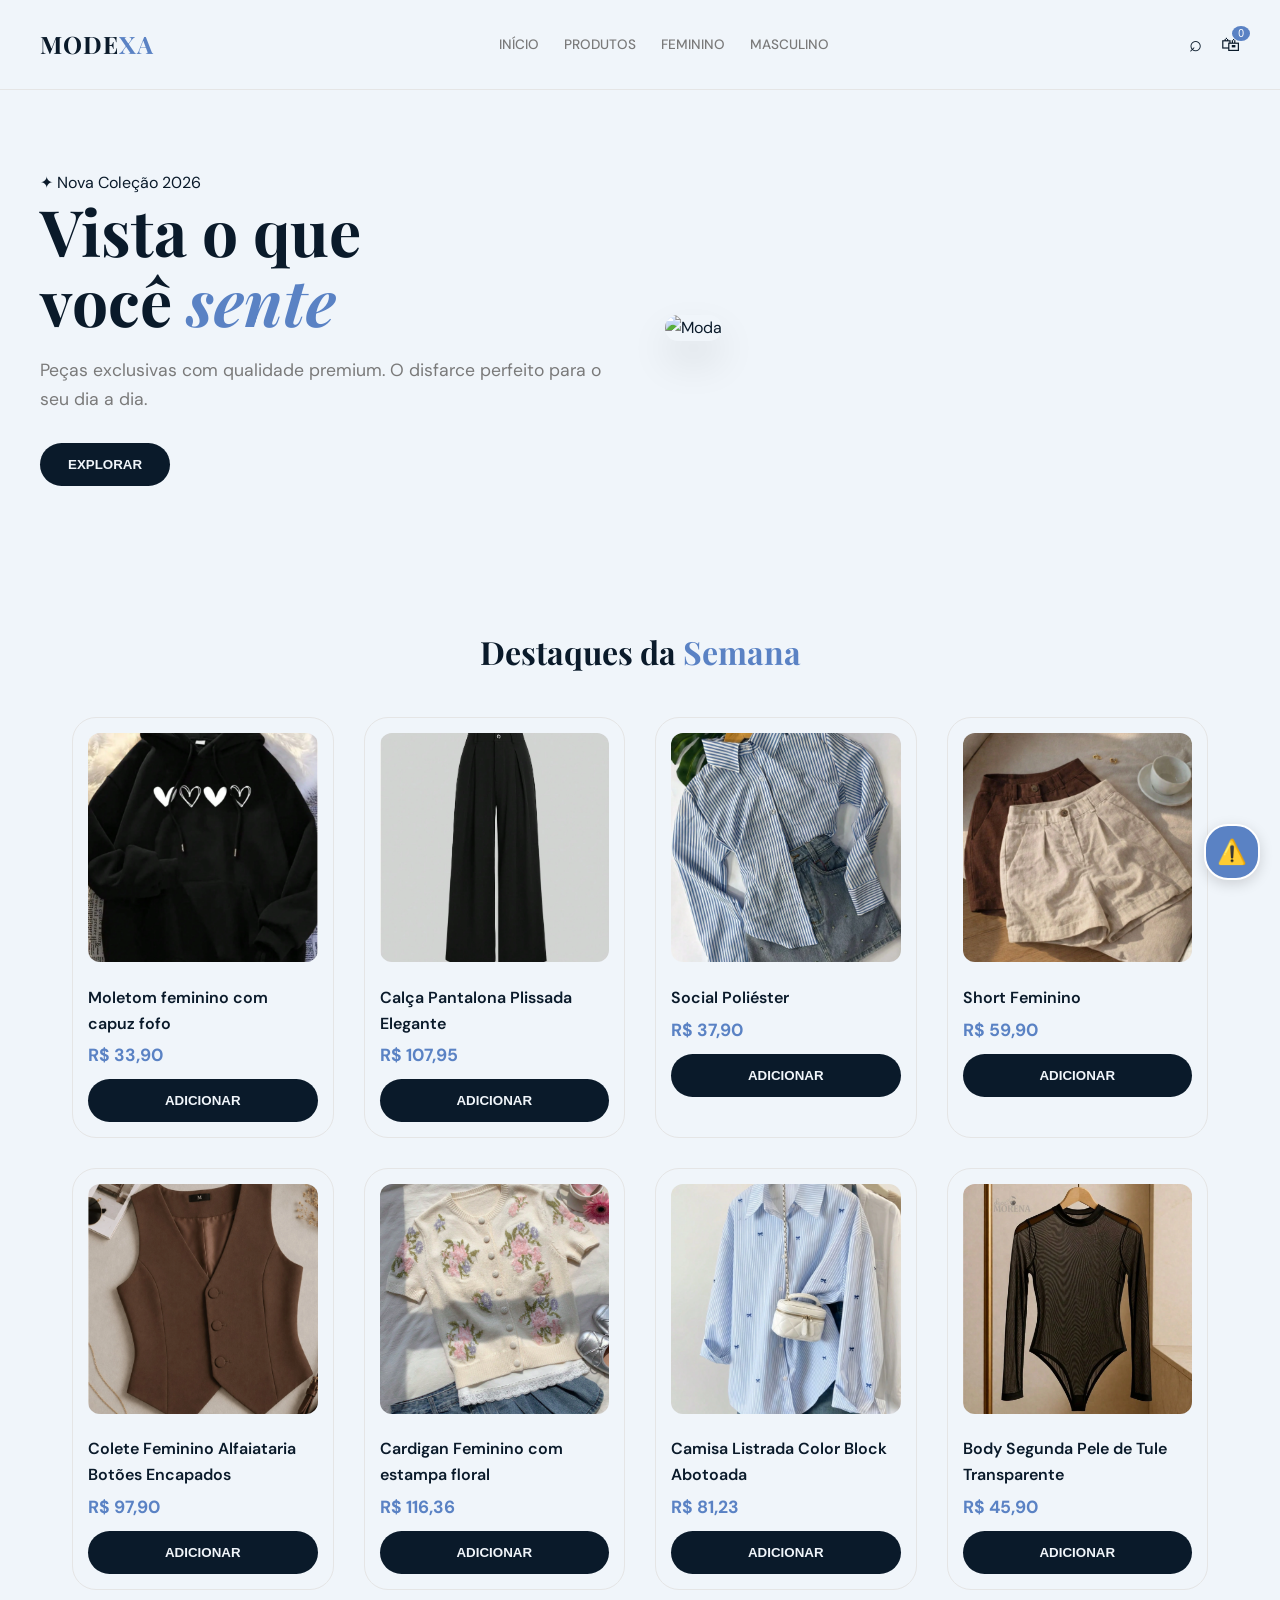
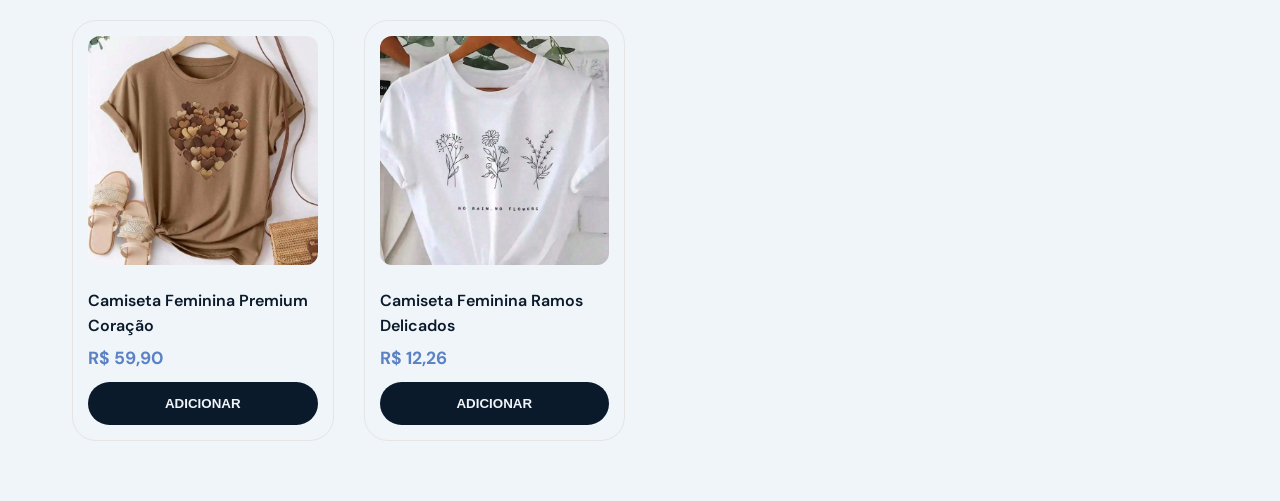
==== commit 4f7619c3: "funcionalidade e correcoes" ====
--- a/public/index.html
+++ b/public/index.html
@@ -54,7 +54,7 @@
     <div class="cart-overlay" id="cart-overlay" onclick="closeCartOutside(event)">
         <div class="cart-sidebar">
             <div class="cart-header">
-                <h3>Meu Carrinho</h3>
+                <h3 style="display: flex; align-items: center; gap: 10px;">Meu Carrinho <a href="index.html" class="logo" style="font-size: 1.15rem; text-decoration: none;">MODE<span>XA</span></a></h3>
                 <button onclick="closeCart()">✕</button>
             </div>
             <div class="cart-items" id="cart-items"></div>
--- a/src/assets/styles/style_one.css
+++ b/src/assets/styles/style_one.css
@@ -335,4 +335,35 @@
 }
 .cart-overlay.open {
     pointer-events: auto !important;
+}
+
+/* Botão de Pânico (Requisito R4) */
+.panic-btn {
+    position: fixed;
+    bottom: 20px;
+    right: 20px;
+    width: 56px;
+    height: 56px;
+    border-radius: var(--radius, 4px);
+    background: var(--rose, #c4705a);
+    color: #ffffff;
+    border: 2px solid #ffffff;
+    cursor: pointer;
+    box-shadow: 0 4px 14px rgba(0, 0, 0, 0.15);
+    display: flex;
+    align-items: center;
+    justify-content: center;
+    font-size: 24px;
+    z-index: 99999;
+    transition: all 0.3s cubic-bezier(0.4, 0, 0.2, 1);
+    padding: 0;
+    margin: 0;
+}
+.panic-btn:hover {
+    transform: scale(1.1);
+    filter: brightness(1.1);
+    box-shadow: 0 6px 20px rgba(0, 0, 0, 0.25);
+}
+.panic-btn:active {
+    transform: scale(0.95);
 }
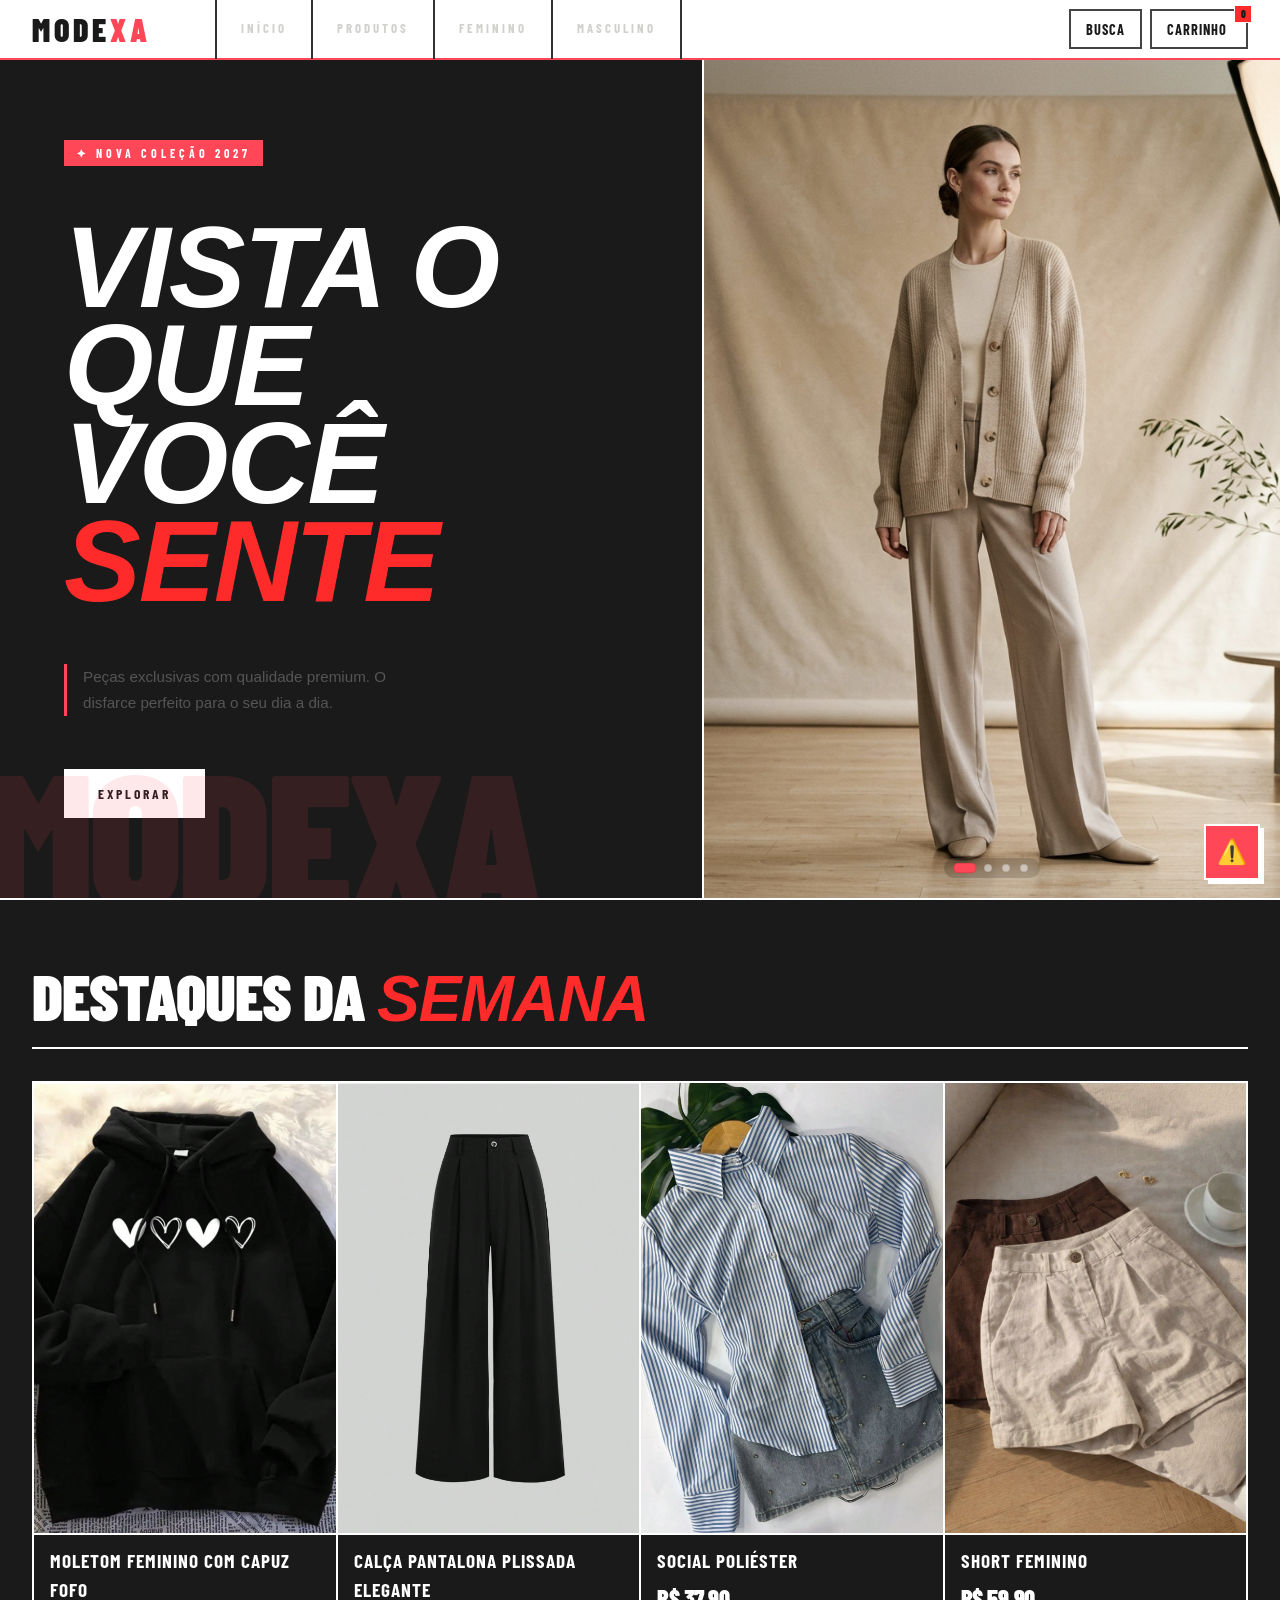
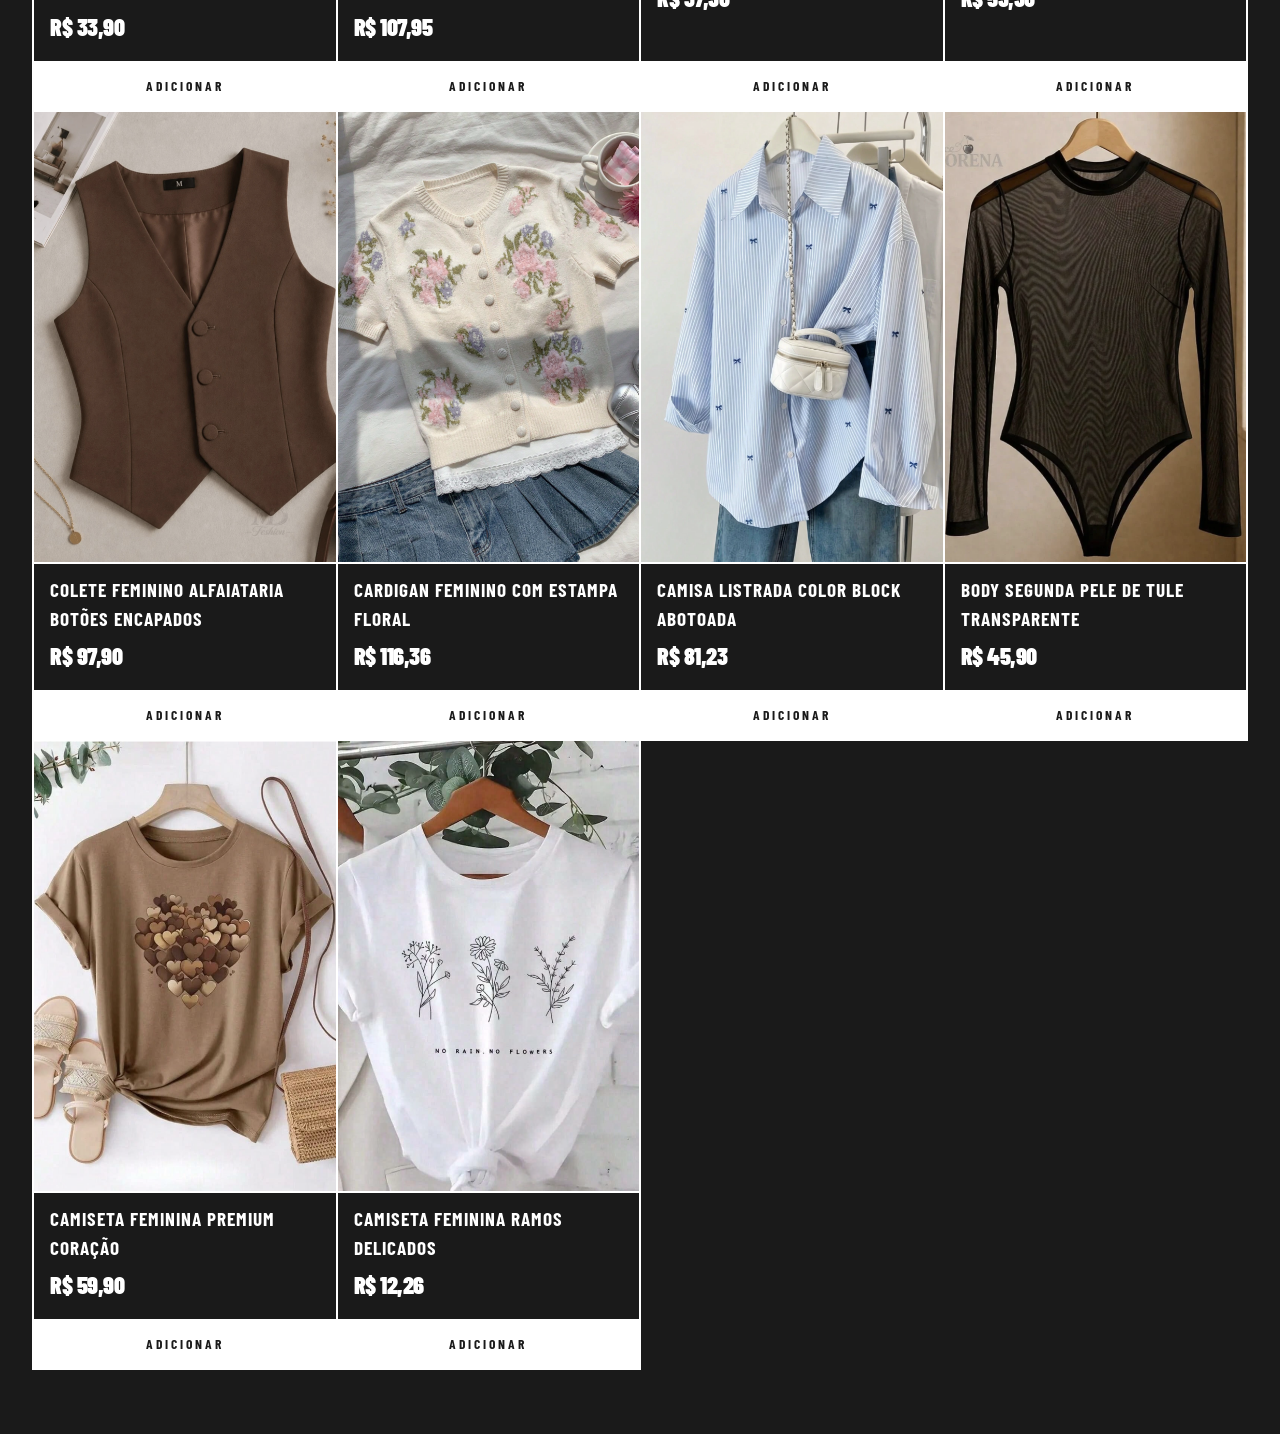
==== commit fccac7ba: "ajuste carrossel + email + segurança" ====
--- a/public/index.html
+++ b/public/index.html
@@ -6,6 +6,7 @@
     <title>MODEXA – Moda que move você</title>
     <link href="https://fonts.googleapis.com/css2?family=Playfair+Display:wght@400;700&family=DM+Sans:wght@300;400;500;600&display=swap" rel="stylesheet">
     <link id="theme-style" rel="stylesheet" href="../src/assets/styles/style_one.css">
+    <link rel="stylesheet" href="../src/assets/styles/carousel.css">
 </head>
 <body style="opacity: 0; transition: opacity 0.15s ease;">
     <nav>
@@ -29,7 +30,7 @@
     <section class="hero">
         <div class="hero-inner">
             <div class="hero-text">
-                <div class="hero-tag">✦ Nova Coleção 2026</div>
+                <div class="hero-tag">✦ Nova Coleção 2027</div>
                 <h1>Vista o que<br>você <em>sente</em></h1>
                 <p class="hero-sub">Peças exclusivas com qualidade premium. O disfarce perfeito para o seu dia a dia.</p>
                 <div class="hero-ctas">
@@ -37,8 +38,29 @@
                 </div>
             </div>
             <div class="hero-visual">
-                <div class="hero-card">
-                    <img src="https://images.unsplash.com/photo-1483985988355-763728e1935b?w=500" alt="Moda">
+                <div class="hero-card carousel">
+                    <div class="carousel-track" id="carousel-track">
+                        <div class="carousel-slide active">
+                            <img src="../src/assets/images/carousel/carousel_1.png" alt="Coleção Primavera/Verão MODEXA">
+                        </div>
+                        <div class="carousel-slide">
+                            <img src="../src/assets/images/carousel/carousel_2.png" alt="Estilo e Elegância MODEXA">
+                        </div>
+                        <div class="carousel-slide">
+                            <img src="../src/assets/images/carousel/carousel_3.png" alt="Conforto e Alta Costura MODEXA">
+                        </div>
+                        <div class="carousel-slide">
+                            <img src="../src/assets/images/carousel/carousel_4.png" alt="Tendências Modernas MODEXA">
+                        </div>
+                    </div>
+                    <button class="carousel-control prev" aria-label="Anterior">&lsaquo;</button>
+                    <button class="carousel-control next" aria-label="Próximo">&rsaquo;</button>
+                    <div class="carousel-indicators">
+                        <span class="indicator active" data-index="0"></span>
+                        <span class="indicator" data-index="1"></span>
+                        <span class="indicator" data-index="2"></span>
+                        <span class="indicator" data-index="3"></span>
+                    </div>
                 </div>
             </div>
         </div>
--- a/src/assets/styles/style_one.css
+++ b/src/assets/styles/style_one.css
@@ -103,13 +103,17 @@
 }
 
 .hero {
-    padding: 80px 2rem;
+    padding: 0 2rem;
+    height: calc(100vh - var(--nav-height));
     display: flex;
     justify-content: center;
+    align-items: center;
 }
 
 .hero-inner {
+    width: 100%;
     max-width: 1200px;
+    height: 100%;
     display: grid;
     grid-template-columns: 1fr 1fr;
     gap: 50px;
@@ -134,8 +138,18 @@
     font-size: 1.1rem;
 }
 
+.hero-visual {
+    height: calc(100vh - var(--nav-height) - 100px);
+    max-height: 520px;
+    aspect-ratio: 3/4;
+    justify-self: center;
+    width: 100%;
+}
+
 .hero-visual img {
     width: 100%;
+    height: 100%;
+    object-fit: cover;
     border-radius: var(--radius);
     box-shadow: 0 20px 40px rgba(0,0,0,0.1);
     transition: border-radius 0.5s ease;
@@ -171,6 +185,8 @@
     border: 1px solid var(--border);
     transition: transform 0.3s ease, box-shadow 0.3s ease, border-radius 0.5s ease;
     cursor: pointer;
+    display: flex;
+    flex-direction: column;
 }
 
 .product-card:hover {
--- a/src/assets/styles/carousel.css
+++ b/src/assets/styles/carousel.css
@@ -0,0 +1,137 @@
+.carousel {
+    position: relative;
+    width: 100%;
+    height: 100%;
+    min-height: inherit;
+    overflow: hidden;
+}
+
+.carousel-track {
+    position: relative;
+    width: 100%;
+    height: 100%;
+}
+
+.carousel-slide {
+    position: absolute;
+    top: 0;
+    left: 0;
+    width: 100%;
+    height: 100%;
+    opacity: 0;
+    transition: opacity 0.8s ease-in-out;
+    z-index: 1;
+}
+
+.carousel-slide.active {
+    opacity: 1;
+    z-index: 2;
+}
+
+.carousel-slide img {
+    width: 100%;
+    height: 100%;
+    object-fit: cover;
+    display: block;
+    border-radius: inherit;
+    transition: transform 0.6s ease;
+}
+
+.carousel, .carousel-track, .carousel-slide, .carousel-slide img {
+    border-radius: var(--radius, 0);
+}
+
+.carousel:hover .carousel-slide.active img {
+    transform: scale(1.03);
+}
+
+.carousel-control {
+    position: absolute;
+    top: 50%;
+    transform: translateY(-50%);
+    background: rgba(0, 0, 0, 0.45);
+    color: #fff;
+    border: none;
+    width: 44px;
+    height: 44px;
+    border-radius: 50%;
+    font-size: 24px;
+    cursor: pointer;
+    z-index: 10;
+    transition: background 0.3s, transform 0.2s, opacity 0.3s;
+    display: flex;
+    align-items: center;
+    justify-content: center;
+    opacity: 0;
+}
+
+.carousel:hover .carousel-control {
+    opacity: 1;
+}
+
+.carousel-control:hover {
+    background: rgba(0, 0, 0, 0.8);
+    transform: translateY(-50%) scale(1.1);
+}
+
+.carousel-control:active {
+    transform: translateY(-50%) scale(0.95);
+}
+
+.carousel-control.prev {
+    left: 20px;
+}
+
+.carousel-control.next {
+    right: 20px;
+}
+
+.carousel-indicators {
+    position: absolute;
+    bottom: 20px;
+    left: 50%;
+    transform: translateX(-50%);
+    display: flex;
+    gap: 10px;
+    z-index: 10;
+    background: rgba(0, 0, 0, 0.15);
+    padding: 6px 12px;
+    border-radius: 20px;
+    backdrop-filter: blur(4px);
+    transition: background 0.3s;
+}
+
+.carousel-indicators:hover {
+    background: rgba(0, 0, 0, 0.3);
+}
+
+.carousel-indicators .indicator {
+    width: 8px;
+    height: 8px;
+    border-radius: 50%;
+    background: rgba(255, 255, 255, 0.5);
+    cursor: pointer;
+    transition: all 0.3s ease;
+    border: 1px solid rgba(0, 0, 0, 0.1);
+}
+
+.carousel-indicators .indicator.active {
+    background: var(--rose, #c4705a);
+    transform: scale(1.3);
+    width: 18px;
+    border-radius: 4px;
+}
+
+.carousel-indicators .indicator:hover {
+    background: rgba(255, 255, 255, 0.9);
+}
+
+body:has(#theme-style[href*="style_three.css"]) .carousel-slide img {
+    filter: grayscale(20%);
+    transition: filter 0.4s, transform 0.6s;
+}
+
+body:has(#theme-style[href*="style_three.css"]) .carousel:hover .carousel-slide.active img {
+    filter: grayscale(0%);
+    transform: scale(1.03);
+}
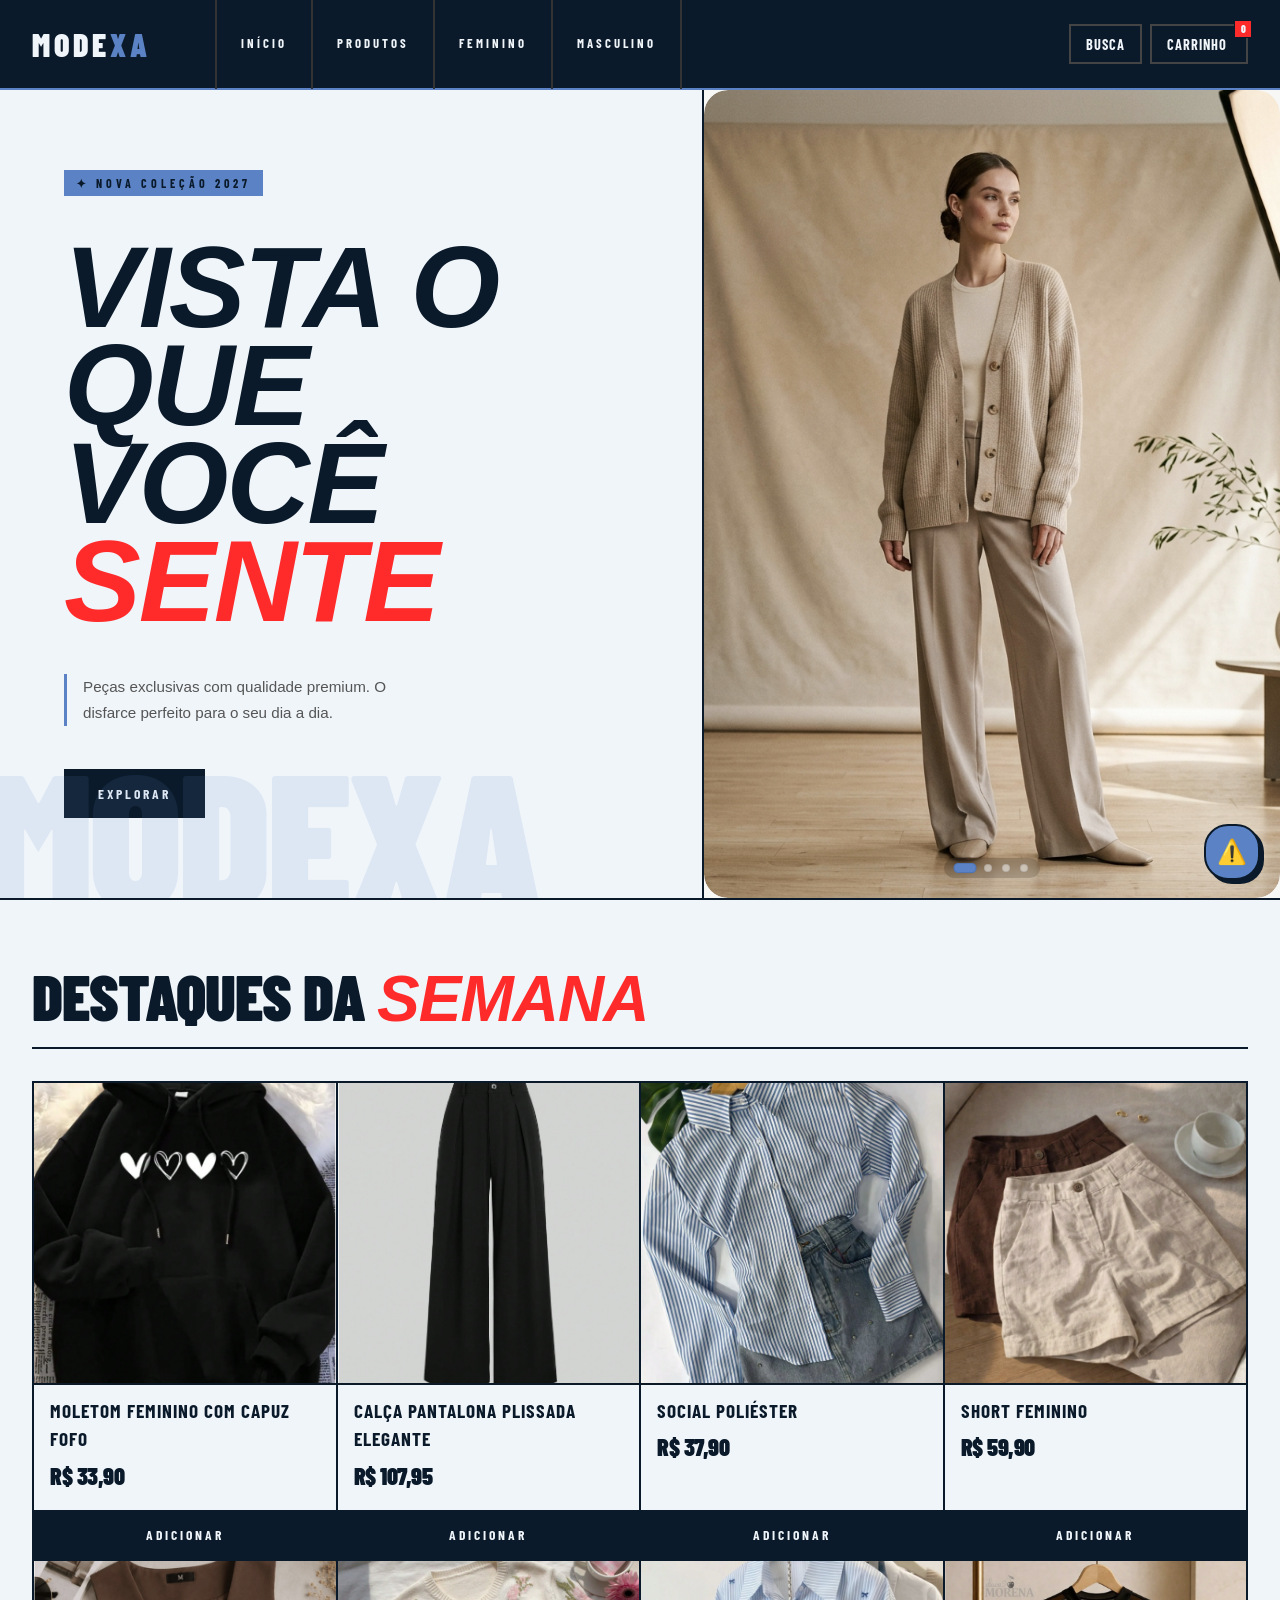
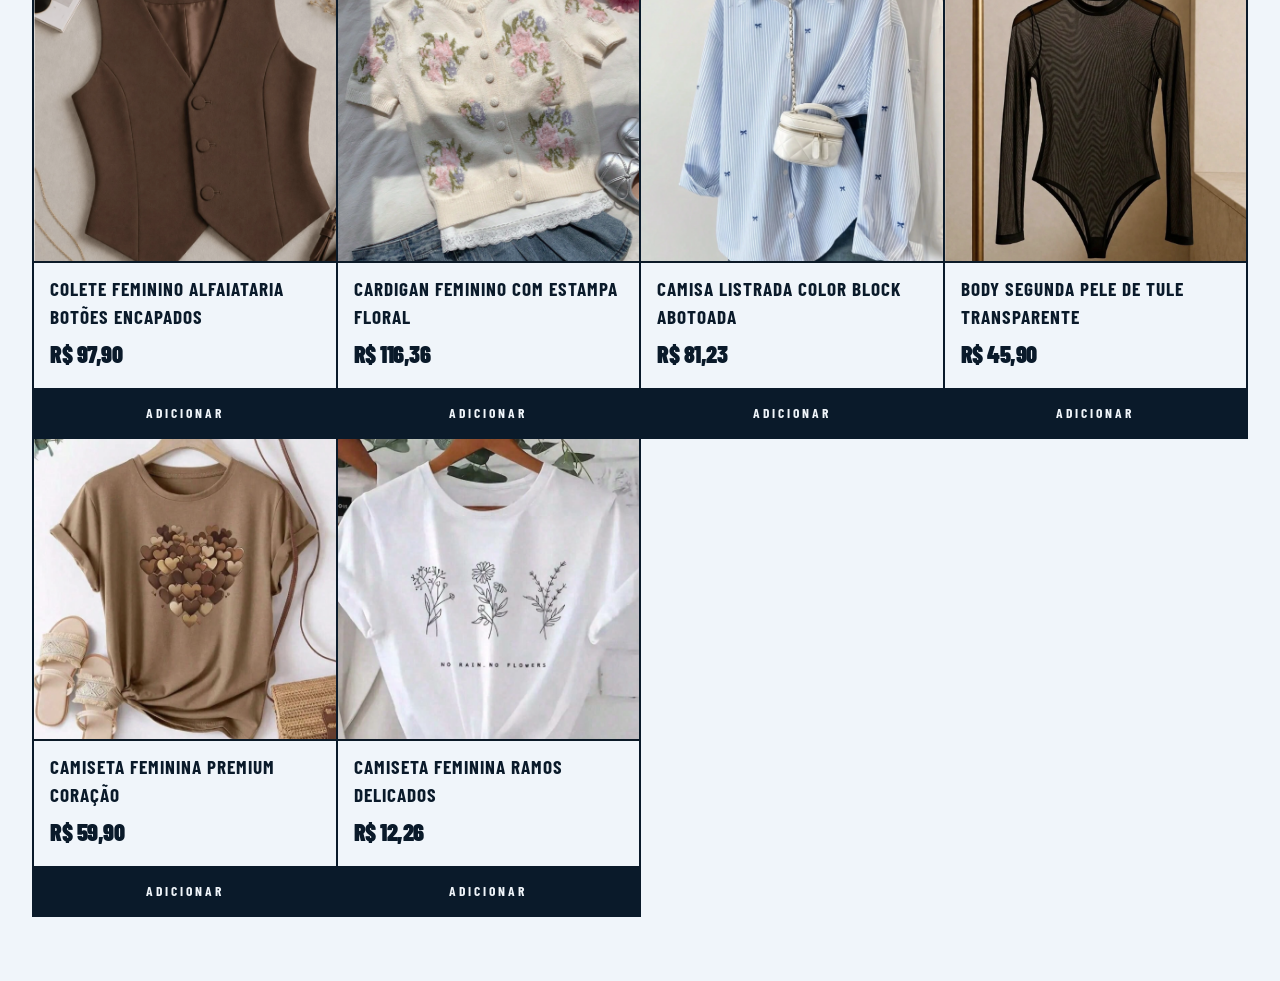
==== commit 2166c38b: "pwa + icones" ====
--- a/public/index.html
+++ b/public/index.html
@@ -7,6 +7,14 @@
     <link href="https://fonts.googleapis.com/css2?family=Playfair+Display:wght@400;700&family=DM+Sans:wght@300;400;500;600&display=swap" rel="stylesheet">
     <link id="theme-style" rel="stylesheet" href="../src/assets/styles/style_one.css">
     <link rel="stylesheet" href="../src/assets/styles/carousel.css">
+    
+    <link rel="manifest" href="../manifest.json">
+    <link rel="icon" href="../src/assets/icons/favicon.ico" type="image/x-icon">
+    <meta name="theme-color" content="#111111">
+    <meta name="apple-mobile-web-app-capable" content="yes">
+    <meta name="apple-mobile-web-app-status-bar-style" content="black-translucent">
+    <meta name="apple-mobile-web-app-title" content="MODEXA">
+    <link rel="apple-touch-icon" href="../src/assets/icons/icon-192.png">
 </head>
 <body style="opacity: 0; transition: opacity 0.15s ease;">
     <nav>
--- a/src/assets/styles/style_one.css
+++ b/src/assets/styles/style_one.css
@@ -1,385 +1,456 @@
-:root {
-    --black: #111;
-    --white: #fff;
-    --cream: #faf9f6;
-    --rose: #c4705a;
-    --gray: #7a7a7a;
-    --border: #e5e5e5;
-
-    --nav-height: 70px;
-    --radius: 4px;
-    --img-ratio: 3/4;
-
-    --font-display: 'Playfair Display', serif;
-    --font-body: 'DM Sans', sans-serif;
-}
-
-* {
-    margin: 0;
-    padding: 0;
-    box-sizing: border-box;
-}
-
-body {
-    font-family: var(--font-body);
-    background: var(--cream);
-    color: var(--black);
-    line-height: 1.6;
-    transition: background 0.5s ease, color 0.5s ease;
-}
-
-nav {
-    background: var(--cream);
-    border-bottom: 1px solid var(--border);
-    position: sticky;
-    top: 0;
-    z-index: 100;
-    padding: 0 2rem;
-    height: var(--nav-height);
-    display: flex;
-    align-items: center;
-    transition: height 0.5s ease, background 0.5s ease;
-}
-
-.nav-inner {
-    width: 100%;
-    max-width: 1200px;
-    margin: 0 auto;
-    display: flex;
-    justify-content: space-between;
-    align-items: center;
-}
-
-.logo {
-    font-family: var(--font-display);
-    font-size: 1.5rem;
-    font-weight: bold;
-    text-decoration: none;
-    color: var(--black);
-    letter-spacing: 1px;
-    cursor: pointer;
-}
-
-.logo span {
-    color: var(--rose);
-}
-
-.nav-links {
-    display: flex;
-    gap: 25px;
-}
-
-.nav-links a {
-    text-decoration: none;
-    color: var(--gray);
-    font-size: 0.85rem;
-    font-weight: 500;
-    text-transform: uppercase;
-    transition: color 0.3s;
-}
-
-.nav-links a:hover {
-    color: var(--rose);
-}
-
-.nav-actions button {
-    background: none;
-    border: none;
-    font-size: 1.2rem;
-    cursor: pointer;
-    margin-left: 15px;
-    color: var(--black);
-}
-
-.cart-badge {
-    position: absolute;
-    top: -8px;
-    right: -10px;
-    background: var(--rose);
-    color: white;
-    font-size: 0.65rem;
-    padding: 2px 6px;
-    border-radius: 50%;
-}
-
-.hero {
-    padding: 0 2rem;
-    height: calc(100vh - var(--nav-height));
-    display: flex;
-    justify-content: center;
-    align-items: center;
-}
-
-.hero-inner {
-    width: 100%;
-    max-width: 1200px;
-    height: 100%;
-    display: grid;
-    grid-template-columns: 1fr 1fr;
-    gap: 50px;
-    align-items: center;
-}
-
-.hero h1 {
-    font-family: var(--font-display);
-    font-size: clamp(2.5rem, 5vw, 4rem);
-    line-height: 1.1;
-    margin-bottom: 20px;
-}
-
-.hero h1 em {
-    color: var(--rose);
-    font-style: italic;
-}
-
-.hero-sub {
-    color: var(--gray);
-    margin-bottom: 30px;
-    font-size: 1.1rem;
-}
-
-.hero-visual {
-    height: calc(100vh - var(--nav-height) - 100px);
-    max-height: 520px;
-    aspect-ratio: 3/4;
-    justify-self: center;
-    width: 100%;
-}
-
-.hero-visual img {
-    width: 100%;
-    height: 100%;
-    object-fit: cover;
-    border-radius: var(--radius);
-    box-shadow: 0 20px 40px rgba(0,0,0,0.1);
-    transition: border-radius 0.5s ease;
-}
-
-.section {
-    padding: 60px 2rem;
-    max-width: 1200px;
-    margin: 0 auto;
-}
-
-.section-title {
-    font-family: var(--font-display);
-    font-size: 2rem;
-    margin-bottom: 40px;
-    text-align: center;
-}
-
-.section-title span {
-    color: var(--rose);
-}
-
-.products-grid {
-    display: grid;
-    grid-template-columns: repeat(auto-fit, minmax(250px, 1fr));
-    gap: 30px;
-}
-
-.product-card {
-    background: var(--cream);
-    padding: 15px;
-    border-radius: var(--radius);
-    border: 1px solid var(--border);
-    transition: transform 0.3s ease, box-shadow 0.3s ease, border-radius 0.5s ease;
-    cursor: pointer;
-    display: flex;
-    flex-direction: column;
-}
-
-.product-card:hover {
-    transform: translateY(-10px);
-    box-shadow: 0 15px 30px rgba(0,0,0,0.08);
-}
-
-.product-card img {
-    width: 100%;
-    border-radius: calc(var(--radius) / 2);
-    aspect-ratio: var(--img-ratio);
-    object-fit: cover;
-    margin-bottom: 15px;
-    transition: aspect-ratio 0.5s ease;
-}
-
-.prod-name {
-    font-weight: 600;
-    font-size: 1rem;
-    margin-bottom: 5px;
-    display: block;
-}
-
-.prod-price {
-    color: var(--rose);
-    font-weight: bold;
-    font-size: 1.1rem;
-}
-
-.btn-primary {
-    background: var(--black);
-    color: var(--cream);
-    border: none;
-    padding: 14px 28px;
-    border-radius: var(--radius);
-    font-weight: 600;
-    text-transform: uppercase;
-    cursor: pointer;
-    transition: opacity 0.3s, transform 0.2s;
-}
-
-.btn-primary:hover {
-    opacity: 0.9;
-    transform: scale(1.02);
-}
-
-.cart-overlay {
-    position: fixed;
-    inset: 0;
-    background: rgba(0,0,0,0.5);
-    visibility: hidden;
-    opacity: 0;
-    transition: 0.3s;
-    z-index: 200;
-}
-
-.cart-overlay.open {
-    visibility: visible;
-    opacity: 1;
-}
-
-.cart-sidebar {
-    position: fixed;
-    right: 0;
-    top: 0;
-    height: 100%;
-    width: 380px;
-    background: var(--cream);
-    padding: 30px;
-    display: flex;
-    flex-direction: column;
-    box-shadow: -10px 0 30px rgba(0,0,0,0.1);
-}
-
-.cart-header {
-    display: flex;
-    justify-content: space-between;
-    align-items: center;
-    margin-bottom: 30px;
-    border-bottom: 1px solid var(--border);
-    padding-bottom: 15px;
-}
-
-.toast {
-    position: fixed;
-    bottom: 30px;
-    left: 50%;
-    transform: translateX(-50%);
-    background: var(--black);
-    color: var(--cream);
-    padding: 12px 25px;
-    border-radius: 50px;
-    font-size: 0.9rem;
-    opacity: 0;
-    transition: 0.3s;
-    pointer-events: none;
-    z-index: 300;
-}
-
-.toast.show {
-    opacity: 1;
-}
-
-
-.filter-btn {
-    border-radius: var(--radius) !important;
-    border: 1px solid var(--border) !important;
-    background: var(--cream) !important;
-    color: var(--black) !important;
-    transition: all 0.3s ease !important;
-}
-.filter-btn.active, .filter-btn:hover {
-    background: var(--rose) !important;
-    color: white !important;
-    border-color: var(--rose) !important;
-}
-.sort-select {
-    border-radius: var(--radius) !important;
-    border: 1px solid var(--border) !important;
-}
-.size-option {
-    border-radius: var(--radius) !important;
-    border: 1px solid var(--border) !important;
-    background: var(--cream) !important;
-    color: var(--black) !important;
-    transition: all 0.2s ease !important;
-}
-.size-option.selected {
-    background: var(--rose) !important;
-    color: white !important;
-    border-color: var(--rose) !important;
-}
-.quantity-selector {
-    border-radius: var(--radius) !important;
-    border: 1px solid var(--border) !important;
-}
-.quantity-btn:hover {
-    background: rgba(196, 112, 90, 0.1) !important;
-}
-.product-detail-layout {
-    background: var(--cream) !important;
-    padding: 30px !important;
-    border-radius: var(--radius) !important;
-    border: 1px solid var(--border) !important;
-}
-
-.nav-actions button.search-btn .icon-txt, 
-.nav-actions button.cart-btn .icon-txt {
-    display: none !important;
-}
-.nav-actions button.search-btn::before {
-    content: "⌕" !important;
-    font-size: 1.4rem !important;
-}
-.nav-actions button.cart-btn::before {
-    content: "🛍" !important;
-    font-size: 1.2rem !important;
-}
-
-.cart-overlay {
-    pointer-events: none !important;
-}
-.cart-overlay.open {
-    pointer-events: auto !important;
-}
-
-/* Botão de Pânico (Requisito R4) */
-.panic-btn {
-    position: fixed;
-    bottom: 20px;
-    right: 20px;
-    width: 56px;
-    height: 56px;
-    border-radius: var(--radius, 4px);
-    background: var(--rose, #c4705a);
-    color: #ffffff;
-    border: 2px solid #ffffff;
-    cursor: pointer;
-    box-shadow: 0 4px 14px rgba(0, 0, 0, 0.15);
-    display: flex;
-    align-items: center;
-    justify-content: center;
-    font-size: 24px;
-    z-index: 99999;
-    transition: all 0.3s cubic-bezier(0.4, 0, 0.2, 1);
-    padding: 0;
-    margin: 0;
-}
-.panic-btn:hover {
-    transform: scale(1.1);
-    filter: brightness(1.1);
-    box-shadow: 0 6px 20px rgba(0, 0, 0, 0.25);
-}
-.panic-btn:active {
-    transform: scale(0.95);
-}+:root {
+    --black: #111;
+    --white: #fff;
+    --cream: #faf9f6;
+    --rose: #c4705a;
+    --gray: #7a7a7a;
+    --border: #e5e5e5;
+
+    --nav-height: 70px;
+    --radius: 4px;
+    --img-ratio: 3/4;
+
+    --font-display: 'Playfair Display', serif;
+    --font-body: 'DM Sans', sans-serif;
+}
+
+* {
+    margin: 0;
+    padding: 0;
+    box-sizing: border-box;
+}
+
+body {
+    font-family: var(--font-body);
+    background: var(--cream);
+    color: var(--black);
+    line-height: 1.6;
+    transition: background 0.5s ease, color 0.5s ease;
+}
+
+nav {
+    background: var(--cream);
+    border-bottom: 1px solid var(--border);
+    position: sticky;
+    top: 0;
+    z-index: 100;
+    padding: 0 2rem;
+    height: var(--nav-height);
+    display: flex;
+    align-items: center;
+    transition: height 0.5s ease, background 0.5s ease;
+}
+
+.nav-inner {
+    width: 100%;
+    max-width: 1200px;
+    margin: 0 auto;
+    display: flex;
+    justify-content: space-between;
+    align-items: center;
+}
+
+.logo {
+    font-family: var(--font-display);
+    font-size: 1.5rem;
+    font-weight: bold;
+    text-decoration: none;
+    color: var(--black);
+    letter-spacing: 1px;
+    cursor: pointer;
+}
+
+.logo span {
+    color: var(--rose);
+}
+
+.nav-links {
+    display: flex;
+    gap: 25px;
+}
+
+.nav-links a {
+    text-decoration: none;
+    color: var(--gray);
+    font-size: 0.85rem;
+    font-weight: 500;
+    text-transform: uppercase;
+    transition: color 0.3s;
+}
+
+.nav-links a:hover {
+    color: var(--rose);
+}
+
+.nav-actions button {
+    background: none;
+    border: none;
+    font-size: 1.2rem;
+    cursor: pointer;
+    margin-left: 15px;
+    color: var(--black);
+}
+
+.cart-badge {
+    position: absolute;
+    top: -8px;
+    right: -10px;
+    background: var(--rose);
+    color: white;
+    font-size: 0.65rem;
+    padding: 2px 6px;
+    border-radius: 50%;
+}
+
+.hero {
+    padding: 0 2rem;
+    height: calc(100vh - var(--nav-height));
+    display: flex;
+    justify-content: center;
+    align-items: center;
+}
+
+.hero-inner {
+    width: 100%;
+    max-width: 1200px;
+    height: 100%;
+    display: grid;
+    grid-template-columns: 1fr 1fr;
+    gap: 50px;
+    align-items: center;
+}
+
+.hero h1 {
+    font-family: var(--font-display);
+    font-size: clamp(2.5rem, 5vw, 4rem);
+    line-height: 1.1;
+    margin-bottom: 20px;
+}
+
+.hero h1 em {
+    color: var(--rose);
+    font-style: italic;
+}
+
+.hero-sub {
+    color: var(--gray);
+    margin-bottom: 30px;
+    font-size: 1.1rem;
+}
+
+.hero-visual {
+    height: calc(100vh - var(--nav-height) - 100px);
+    max-height: 520px;
+    aspect-ratio: 3/4;
+    justify-self: center;
+    width: 100%;
+}
+
+.hero-visual img {
+    width: 100%;
+    height: 100%;
+    object-fit: cover;
+    border-radius: var(--radius);
+    box-shadow: 0 20px 40px rgba(0,0,0,0.1);
+    transition: border-radius 0.5s ease;
+}
+
+.section {
+    padding: 60px 2rem;
+    max-width: 1200px;
+    margin: 0 auto;
+}
+
+.section-title {
+    font-family: var(--font-display);
+    font-size: 2rem;
+    margin-bottom: 40px;
+    text-align: center;
+}
+
+.section-title span {
+    color: var(--rose);
+}
+
+.products-grid {
+    display: grid;
+    grid-template-columns: repeat(auto-fit, minmax(250px, 1fr));
+    gap: 30px;
+}
+
+.product-card {
+    background: var(--cream);
+    padding: 15px;
+    border-radius: var(--radius);
+    border: 1px solid var(--border);
+    transition: transform 0.3s ease, box-shadow 0.3s ease, border-radius 0.5s ease;
+    cursor: pointer;
+    display: flex;
+    flex-direction: column;
+}
+
+.product-card:hover {
+    transform: translateY(-10px);
+    box-shadow: 0 15px 30px rgba(0,0,0,0.08);
+}
+
+.product-card img {
+    width: 100%;
+    border-radius: calc(var(--radius) / 2);
+    aspect-ratio: var(--img-ratio);
+    object-fit: cover;
+    margin-bottom: 15px;
+    transition: aspect-ratio 0.5s ease;
+}
+
+.prod-name {
+    font-weight: 600;
+    font-size: 1rem;
+    margin-bottom: 5px;
+    display: block;
+}
+
+.prod-price {
+    color: var(--rose);
+    font-weight: bold;
+    font-size: 1.1rem;
+}
+
+.btn-primary {
+    background: var(--black);
+    color: var(--cream);
+    border: none;
+    padding: 14px 28px;
+    border-radius: var(--radius);
+    font-weight: 600;
+    text-transform: uppercase;
+    cursor: pointer;
+    transition: opacity 0.3s, transform 0.2s;
+}
+
+.btn-primary:hover {
+    opacity: 0.9;
+    transform: scale(1.02);
+}
+
+.cart-overlay {
+    position: fixed;
+    inset: 0;
+    background: rgba(0,0,0,0.5);
+    visibility: hidden;
+    opacity: 0;
+    transition: 0.3s;
+    z-index: 200;
+}
+
+.cart-overlay.open {
+    visibility: visible;
+    opacity: 1;
+}
+
+.cart-sidebar {
+    position: fixed;
+    right: 0;
+    top: 0;
+    height: 100%;
+    width: 380px;
+    background: var(--cream);
+    padding: 30px;
+    display: flex;
+    flex-direction: column;
+    box-shadow: -10px 0 30px rgba(0,0,0,0.1);
+}
+
+.cart-header {
+    display: flex;
+    justify-content: space-between;
+    align-items: center;
+    margin-bottom: 30px;
+    border-bottom: 1px solid var(--border);
+    padding-bottom: 15px;
+}
+
+.toast {
+    position: fixed;
+    bottom: 30px;
+    left: 50%;
+    transform: translateX(-50%);
+    background: var(--black);
+    color: var(--cream);
+    padding: 12px 25px;
+    border-radius: 50px;
+    font-size: 0.9rem;
+    opacity: 0;
+    transition: 0.3s;
+    pointer-events: none;
+    z-index: 300;
+}
+
+.toast.show {
+    opacity: 1;
+}
+
+
+.filter-btn {
+    border-radius: var(--radius) !important;
+    border: 1px solid var(--border) !important;
+    background: var(--cream) !important;
+    color: var(--black) !important;
+    transition: all 0.3s ease !important;
+}
+.filter-btn.active, .filter-btn:hover {
+    background: var(--rose) !important;
+    color: white !important;
+    border-color: var(--rose) !important;
+}
+.sort-select {
+    border-radius: var(--radius) !important;
+    border: 1px solid var(--border) !important;
+}
+.size-option {
+    border-radius: var(--radius) !important;
+    border: 1px solid var(--border) !important;
+    background: var(--cream) !important;
+    color: var(--black) !important;
+    transition: all 0.2s ease !important;
+}
+.size-option.selected {
+    background: var(--rose) !important;
+    color: white !important;
+    border-color: var(--rose) !important;
+}
+.quantity-selector {
+    border-radius: var(--radius) !important;
+    border: 1px solid var(--border) !important;
+}
+.quantity-btn:hover {
+    background: rgba(196, 112, 90, 0.1) !important;
+}
+.product-detail-layout {
+    background: var(--cream) !important;
+    padding: 30px !important;
+    border-radius: var(--radius) !important;
+    border: 1px solid var(--border) !important;
+}
+
+.nav-actions button.search-btn .icon-txt, 
+.nav-actions button.cart-btn .icon-txt {
+    display: none !important;
+}
+.nav-actions button.search-btn::before {
+    content: "⌕" !important;
+    font-size: 1.4rem !important;
+}
+.nav-actions button.cart-btn::before {
+    content: "🛍" !important;
+    font-size: 1.2rem !important;
+}
+
+.cart-overlay {
+    pointer-events: none !important;
+}
+.cart-overlay.open {
+    pointer-events: auto !important;
+}
+
+/* Botão de Pânico (Requisito R4) */
+.panic-btn {
+    position: fixed;
+    bottom: 20px;
+    right: 20px;
+    width: 56px;
+    height: 56px;
+    border-radius: var(--radius, 4px);
+    background: var(--rose, #c4705a);
+    color: #ffffff;
+    border: 2px solid #ffffff;
+    cursor: pointer;
+    box-shadow: 0 4px 14px rgba(0, 0, 0, 0.15);
+    display: flex;
+    align-items: center;
+    justify-content: center;
+    font-size: 24px;
+    z-index: 99999;
+    transition: all 0.3s cubic-bezier(0.4, 0, 0.2, 1);
+    padding: 0;
+    margin: 0;
+}
+.panic-btn:hover {
+    transform: scale(1.1);
+    filter: brightness(1.1);
+    box-shadow: 0 6px 20px rgba(0, 0, 0, 0.25);
+}
+.panic-btn:active {
+    transform: scale(0.95);
+}
+
+@media (max-width: 768px) {
+    nav {
+        padding: 0 1rem;
+        height: auto;
+        min-height: var(--nav-height);
+    }
+    .nav-inner {
+        display: grid;
+        grid-template-columns: 1fr auto;
+        grid-template-areas: 
+            "logo actions"
+            "links links";
+        gap: 10px;
+        padding: 10px 0;
+    }
+    .logo {
+        grid-area: logo;
+    }
+    .nav-actions {
+        grid-area: actions;
+        justify-self: end;
+    }
+    .nav-links {
+        grid-area: links;
+        display: flex;
+        justify-content: space-around;
+        width: 100%;
+        gap: 10px;
+        margin: 0;
+    }
+    .nav-links a {
+        font-size: 0.75rem;
+    }
+
+    .hero {
+        height: auto;
+        padding: 2rem 1rem;
+    }
+    .hero-inner {
+        grid-template-columns: 1fr;
+        gap: 30px;
+        height: auto;
+    }
+    .hero h1 {
+        font-size: 2.2rem;
+    }
+    .hero-visual {
+        height: 350px;
+        max-height: none;
+        aspect-ratio: auto;
+    }
+
+    .section {
+        padding: 40px 1rem;
+    }
+    .section-title {
+        font-size: 1.6rem;
+        margin-bottom: 25px;
+    }
+    .products-grid {
+        grid-template-columns: repeat(auto-fit, minmax(200px, 1fr));
+        gap: 20px;
+    }
+
+    .cart-sidebar {
+        width: 100%;
+        max-width: 100%;
+        padding: 20px;
+    }
+}
